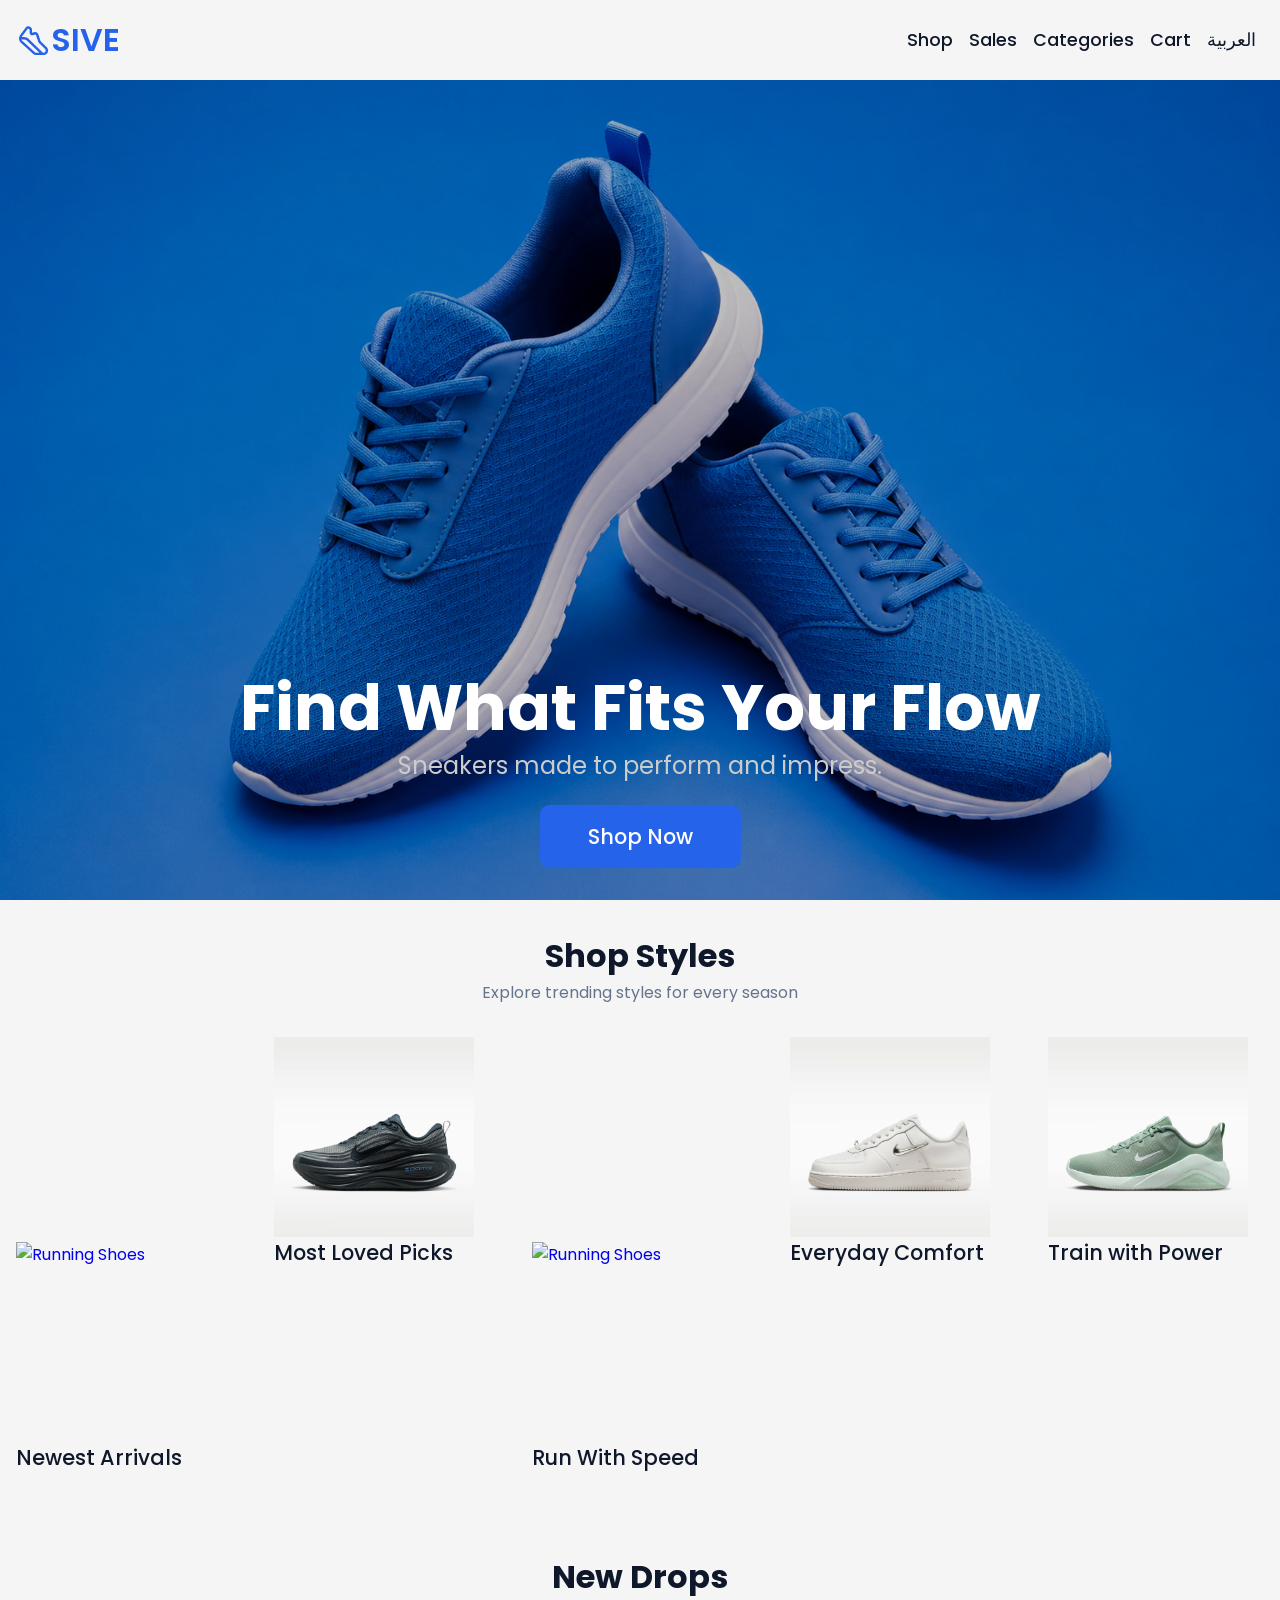
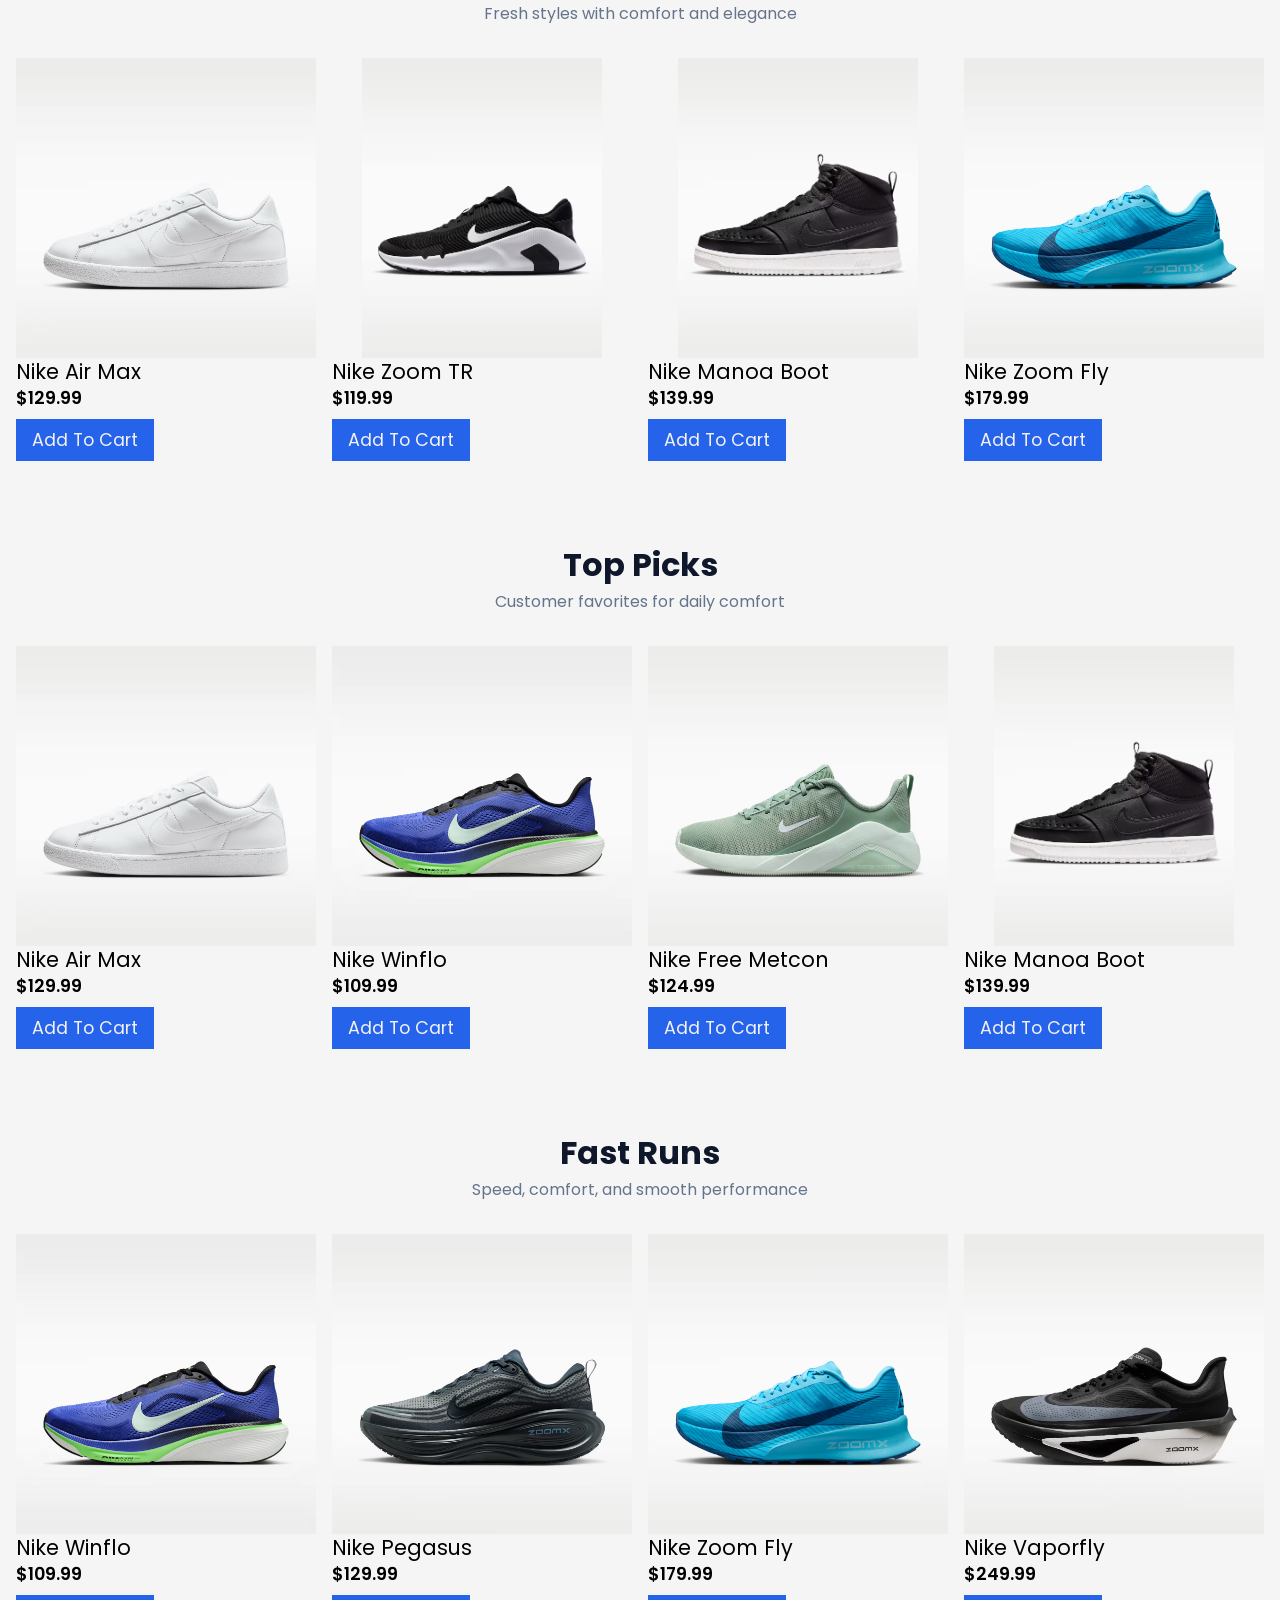
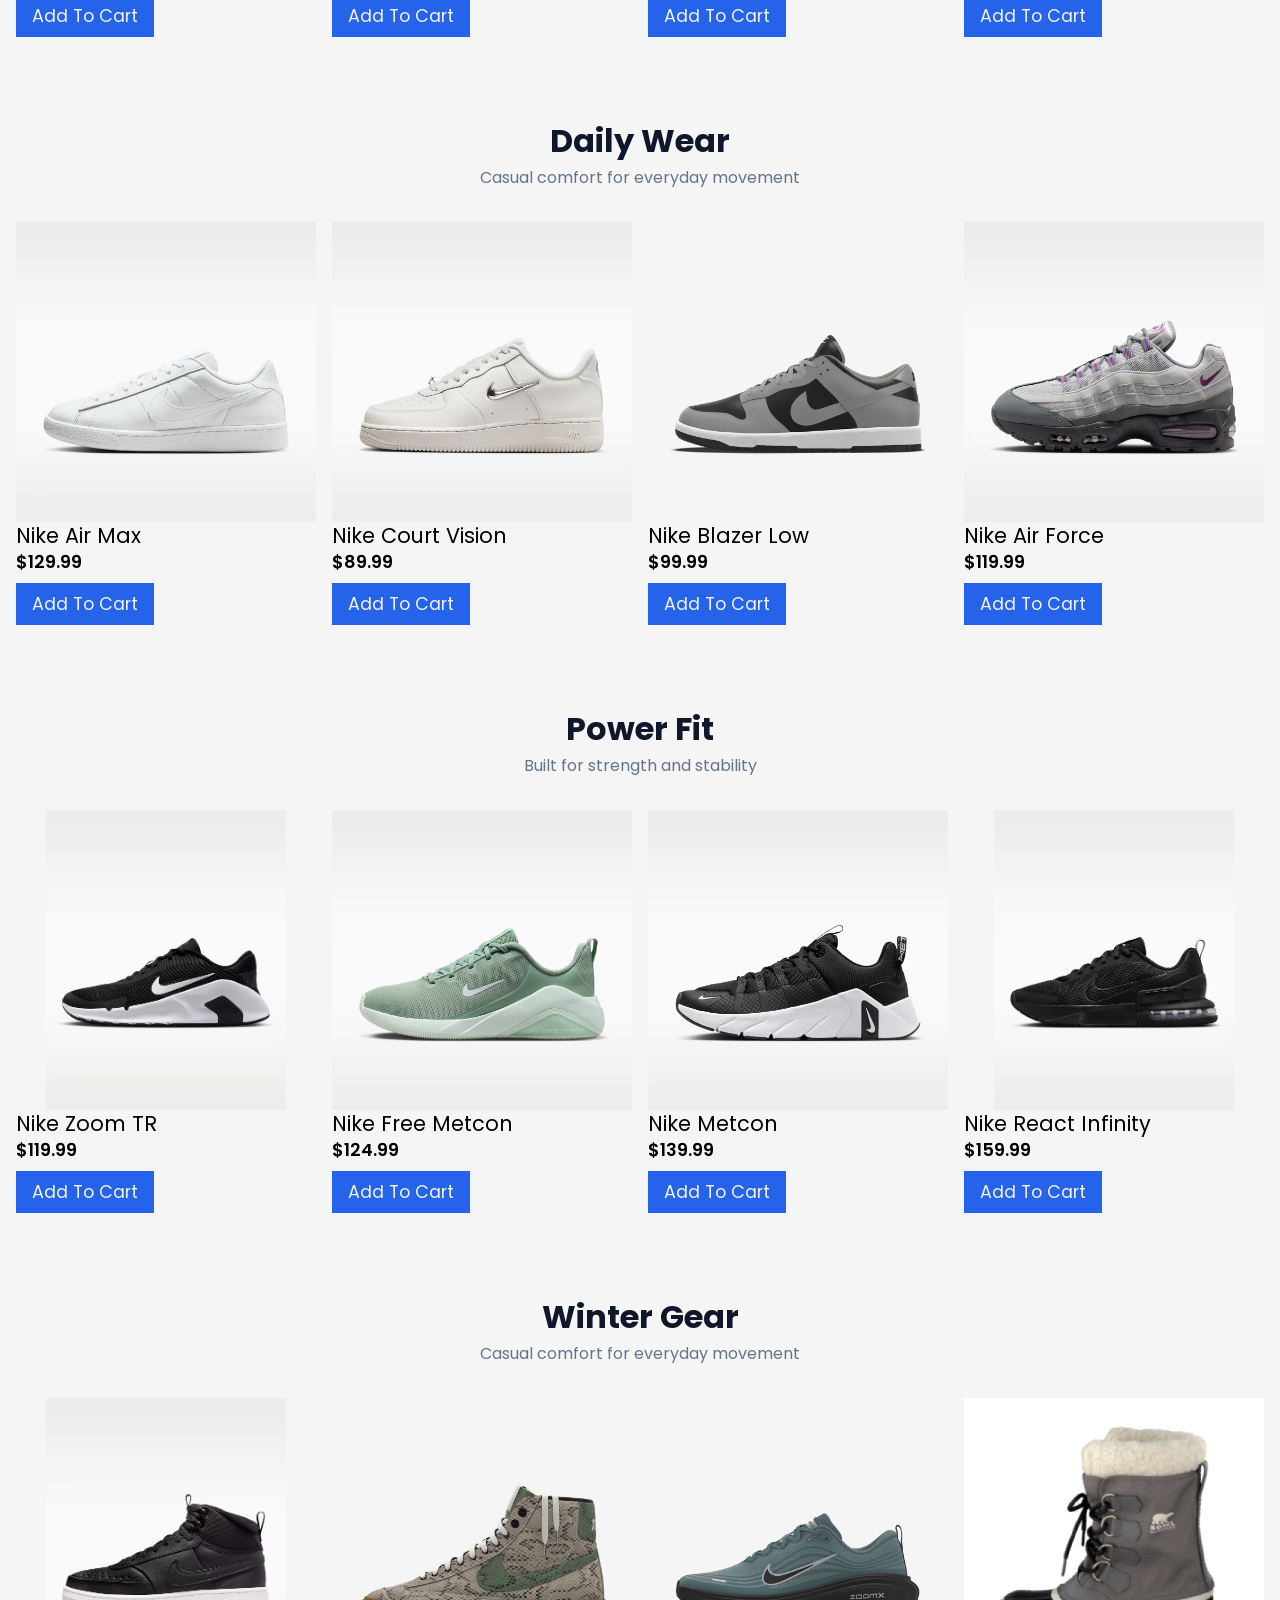
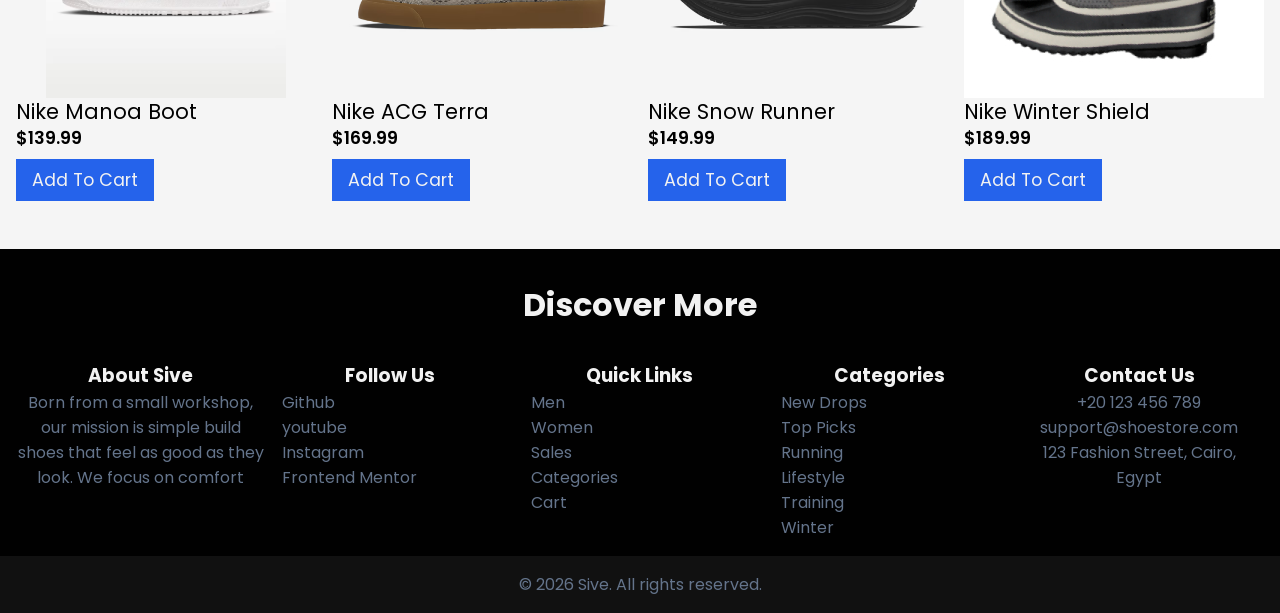
==== index.html @ 3d7b5de3 "Add files via upload initial commit" ====
<!doctype html>
<html lang="en">
  <head>
    <meta charset="UTF-8" />
    <meta name="viewport" content="width=device-width, initial-scale=1.0" />
    <title>Sive</title>
    <link
      rel="icon"
      href="Images/favicon.png"
      type="image/png"
      sizes="100x100"
    />
    <link rel="stylesheet" href="style.css" />
  </head>
  <body>
    <header>
      <div class="container">
        <div class="logo">
          <svg
            xmlns="http://www.w3.org/2000/svg"
            height="35px"
            viewBox="0 -960 960 960"
            width="35px"
            fill="#2563eb"
          >
            <path
              d="M216-573.33q37 0 71.33 13.66 34.34 13.67 62 39.34L740-146.67h20q22.67 0 38-15.33 15.33-15.33 15.33-38 0-10.13-1.91-21.53-1.92-11.4-13.42-22.8l-181-181L542.67-648l-86 21.33q-32 8-57.67-11.66Q373.33-658 373.33-691v-92.67L328-806.33 160-581q-1.67 1.67-2.67 3.5t-2.66 4.17H216Zm0 66.66h-67.33q3 9.67 8.5 17.79T170-474l333.33 303q13 12.33 29 18.33 16 6 33.67 6h77.33l-339.66-325q-17.67-17-40.47-26-22.81-9-47.2-9ZM566-80q-30 0-57-11t-50-31L134-417q-46-42-51.5-103T114-631l154-206q17-23 45.5-30.5T368-861l28 14q21 11 32.5 30t11.5 42v84l74-19q30-8 58 7.5t38 44.5l65 196 170 170q20 20 27.5 43t7.5 49q0 50-35 85t-85 35H566Z"
            />
          </svg>
          <a href="#" class="brand-name" id="logo">Sive</a>
        </div>
        <input type="checkbox" id="menu-toggle" />
        <label for="menu-toggle" class="menu-btn">
          <span></span>
          <span></span>
          <span></span>
        </label>

        <ul class="nav">
          <li><a href="#">Shop</a></li>
          <li><a href="#">Sales</a></li>
          <li><a href="#">Categories</a></li>
          <li><a href="#">Cart</a></li>
          <li><a href="arabic.html">العربية</a></li>
        </ul>
      </div>
    </header>

    <div class="hero">
      <div class="container">
        <h1>Find What Fits Your Flow</h1>
        <p>Sneakers made to perform and impress.</p>
        <button type="button" class="hero-cta">Shop Now</button>
      </div>
    </div>

    <main>
      <section class="categories">
        <div class="container">
          <h2 class="section-title" id="categories">Shop Styles</h2>
          <p class="section-desc">Explore trending styles for every season</p>

          <div class="categories-grid">
            <a href="#latest" class="category-card">
              <img src="images/casual.avif" alt="Running Shoes" />
              <h2>Newest Arrivals</h2>
            </a>

            <a href="#toprated" class="category-card">
              <img src="Images/running2.avif" alt="Running Shoes" />
              <h2>Most Loved Picks</h2>
            </a>

            <a href="#running" class="category-card">
              <img src="images/running.avif" alt="Running Shoes" />
              <h2>Run With Speed</h2>
            </a>

            <a href="#casual" class="category-card">
              <img src="Images/casual2.avif" alt="Casual Shoes" />
              <h2>Everyday Comfort</h2>
            </a>

            <a href="#training" class="category-card">
              <img src="Images/gym1.webp" alt="Training Shoes" />
              <h2>Train with Power</h2>
            </a>

            <a href="#winter" class="category-card">
              <img src="Images/winter2.avif" alt="Winter Shoes" />
              <h2>Cold Weather Style</h2>
            </a>
          </div>
        </div>
      </section>

      <div class="product-section latest" id="latest">
        <div class="container">
          <h2>New Drops</h2>
          <p class="section-desc">Fresh styles with comfort and elegance</p>

          <div class="products-grid">
            <div class="product-card">
              <img src="Images/casual.avif" alt="Lifestyle Shoes" />
              <h3>Nike Air Max</h3>

              <p class="product-price">$129.99</p>
              <button type="button" class="add-to-cart-btn">Add to Cart</button>
            </div>

            <div class="product-card">
              <img src="Images/gym4.avif" alt="Training Shoes" />
              <h3>Nike Zoom TR</h3>

              <p class="product-price">$119.99</p>
              <button type="button" class="add-to-cart-btn">Add to Cart</button>
            </div>

            <div class="product-card">
              <img src="Images/winter1.avif" alt="Winter Shoes" />
              <h3>Nike Manoa Boot</h3>

              <p class="product-price">$139.99</p>
              <button type="button" class="add-to-cart-btn">Add to Cart</button>
            </div>

            <div class="product-card">
              <img src="Images/running3.avif" alt="" />
              <h3>Nike Zoom Fly</h3>

              <p class="product-price">$179.99</p>
              <button type="button" class="add-to-cart-btn">Add to Cart</button>
            </div>
          </div>
        </div>
      </div>

      <div class="product-section top-rated" id="toprated">
        <div class="container">
          <h2>Top Picks</h2>
          <p class="section-desc">Customer favorites for daily comfort</p>

          <div class="products-grid">
            <div class="product-card">
              <img src="Images/casual.avif" alt="Lifestyle Shoes" />
              <h3>Nike Air Max</h3>

              <p class="product-price">$129.99</p>
              <button type="button" class="add-to-cart-btn">Add to Cart</button>
            </div>

            <div class="product-card">
              <img src="Images/running.avif" alt="Running Shoes" />
              <h3>Nike Winflo</h3>

              <p class="product-price">$109.99</p>
              <button type="button" class="add-to-cart-btn">Add to Cart</button>
            </div>

            <div class="product-card">
              <img src="Images/gym1.webp" alt="Training Shoes" />
              <h3>Nike Free Metcon</h3>

              <p class="product-price">$124.99</p>
              <button type="button" class="add-to-cart-btn">Add to Cart</button>
            </div>

            <div class="product-card">
              <img src="Images/winter1.avif" alt="Winter Shoes" />
              <h3>Nike Manoa Boot</h3>

              <p class="product-price">$139.99</p>
              <button type="button" class="add-to-cart-btn">Add to Cart</button>
            </div>
          </div>
        </div>
      </div>

      <div class="product-section running" id="running">
        <div class="container">
          <h2>Fast Runs</h2>
          <p class="section-desc">Speed, comfort, and smooth performance</p>

          <div class="products-grid">
            <div class="product-card">
              <img src="Images/running.avif" alt="Running Shoes" />
              <h3>Nike Winflo</h3>

              <p class="product-price">$109.99</p>
              <button type="button" class="add-to-cart-btn">Add to Cart</button>
            </div>

            <div class="product-card">
              <img src="Images/running2.avif" alt="Running Shoes" />
              <h3>Nike Pegasus</h3>

              <p class="product-price">$129.99</p>
              <button type="button" class="add-to-cart-btn">Add to Cart</button>
            </div>

            <div class="product-card">
              <img src="Images/running3.avif" alt="Running Shoes" />
              <h3>Nike Zoom Fly</h3>

              <p class="product-price">$179.99</p>
              <button type="button" class="add-to-cart-btn">Add to Cart</button>
            </div>

            <div class="product-card">
              <img src="Images/running4.avif" alt="Running Shoes" />
              <h3>Nike Vaporfly</h3>

              <p class="product-price">$249.99</p>
              <button type="button" class="add-to-cart-btn">Add to Cart</button>
            </div>
          </div>
        </div>
      </div>

      <div class="product-section casual" id="casual">
        <div class="container">
          <h2>Daily Wear</h2>
          <p class="section-desc">Casual comfort for everyday movement</p>

          <div class="products-grid">
            <div class="product-card">
              <img src="Images/casual.avif" alt="Casual Shoes" />
              <h3>Nike Air Max</h3>
              <p class="product-price">$129.99</p>
              <button type="button" class="add-to-cart-btn">Add to Cart</button>
            </div>

            <div class="product-card">
              <img src="Images/casual2.avif" alt="Casual Shoes" />
              <h3>Nike Court Vision</h3>
              <p class="product-price">$89.99</p>
              <button type="button" class="add-to-cart-btn">Add to Cart</button>
            </div>

            <div class="product-card">
              <img src="Images/casual3.avif" alt="Casual Shoes" />
              <h3>Nike Blazer Low</h3>
              <p class="product-price">$99.99</p>
              <button type="button" class="add-to-cart-btn">Add to Cart</button>
            </div>

            <div class="product-card">
              <img src="Images/casual4.avif" alt="Casual Shoes" />
              <h3>Nike Air Force</h3>

              <p class="product-price">$119.99</p>
              <button type="button" class="add-to-cart-btn">Add to Cart</button>
            </div>
          </div>
        </div>
      </div>

      <div class="product-section training" id="training">
        <div class="container">
          <h2>Power Fit</h2>
          <p class="section-desc">Built for strength and stability</p>

          <div class="products-grid">
            <div class="product-card">
              <img src="Images/gym4.avif" alt="Training Shoes" />
              <h3>Nike Zoom TR</h3>

              <p class="product-price">$119.99</p>
              <button type="button" class="add-to-cart-btn">Add to Cart</button>
            </div>

            <div class="product-card">
              <img src="Images/gym1.webp" alt="Training Shoes" />
              <h3>Nike Free Metcon</h3>

              <p class="product-price">$124.99</p>
              <button type="button" class="add-to-cart-btn">Add to Cart</button>
            </div>

            <div class="product-card">
              <img src="Images/gym2.avif" alt="Training Shoes" />
              <h3>Nike Metcon</h3>

              <p class="product-price">$139.99</p>
              <button type="button" class="add-to-cart-btn">Add to Cart</button>
            </div>

            <div class="product-card">
              <img src="Images/gym3.avif" alt="Training Shoes" />
              <h3>Nike React Infinity</h3>

              <p class="product-price">$159.99</p>
              <button type="button" class="add-to-cart-btn">Add to Cart</button>
            </div>
          </div>
        </div>
      </div>

      <div class="product-section winter" id="winter">
        <div class="container">
          <h2>Winter Gear</h2>
          <p class="section-desc">Casual comfort for everyday movement</p>

          <div class="products-grid">
            <div class="product-card">
              <img src="Images/winter1.avif" alt="Winter Shoes" />
              <h3>Nike Manoa Boot</h3>

              <p class="product-price">$139.99</p>
              <button type="button" class="add-to-cart-btn">Add to Cart</button>
            </div>

            <div class="product-card">
              <img src="Images/winter2.avif" alt="Winter Shoes" />
              <h3>Nike ACG Terra</h3>
              <p class="product-price">$169.99</p>
              <button type="button" class="add-to-cart-btn">Add to Cart</button>
            </div>

            <div class="product-card">
              <img src="Images/winter3.avif" alt="Winter Shoes" />
              <h3>Nike Snow Runner</h3>

              <p class="product-price">$149.99</p>
              <button type="button" class="add-to-cart-btn">Add to Cart</button>
            </div>

            <div class="product-card">
              <img src="Images/categories6.png" alt="Winter Shoes" />
              <h3>Nike Winter Shield</h3>

              <p class="product-price">$189.99</p>
              <button type="button" class="add-to-cart-btn">Add to Cart</button>
            </div>
          </div>
        </div>
      </div>
    </main>

    <footer class="footer">
      <h2>Discover More</h2>
      <div class="container">
        <div class="about">
          <h3>About Sive</h3>
          <p>
            Born from a small workshop, our mission is simple build shoes that
            feel as good as they look. We focus on comfort
          </p>
        </div>
        <div class="links-container">
          <h3>Follow Us</h3>
          <ul>
            <li><a href="https://github.com/mo7amedxv">Github</a></li>
            <li>
              <a href="https://www.youtube.com/@Mohamedfrontend">youtube</a>
            </li>
            <li><a href="#">Instagram</a></li>
            <li>
              <a href="https://www.frontendmentor.io/profile/mo7amedxv"
                >Frontend Mentor</a
              >
            </li>
          </ul>
        </div>
        <div class="links-container">
          <h3>Quick Links</h3>
          <ul>
            <li><a href="#">Men</a></li>
            <li><a href="#">Women</a></li>
            <li><a href="#">Sales</a></li>
            <li><a href="#">Categories</a></li>
            <li><a href="#">Cart</a></li>
          </ul>
        </div>
        <div class="links-container">
          <h3>Categories</h3>
          <ul>
            <li><a href="#latest">New Drops</a></li>
            <li><a href="#toprated">Top Picks</a></li>
            <li><a href="#running">Running</a></li>
            <li><a href="#casual">Lifestyle</a></li>
            <li><a href="#training">Training</a></li>
            <li><a href="#Winter">Winter</a></li>
          </ul>
        </div>
        <div class="links-container">
          <h3>Contact Us</h3>
          <ul>
            <li>+20 123 456 789</li>
            <li>support@shoestore.com</li>
            <li>123 Fashion Street, Cairo, Egypt</li>
          </ul>
        </div>
      </div>
      <p class="copyright">© 2026 Sive. All rights reserved.</p>
    </footer>
  </body>
</html>
---- style.css ----
@import url("https://fonts.googleapis.com/css2?family=Poppins:wght@400;500;600&display=swap");
:root {
  --primary: #2563eb;
  --primary-light: #60a5fa;
  --primary-dark: #1e40af;
  --bg: #f5f5f5;
  --card: #ffffff;
  --text: #0f172a;
  --text-muted: #64748b;
  --light-text: hsl(0, 0%, 95%);
  --border: #e2e8f0;
  --shadow: 0 10px 25px rgba(37, 99, 235, 0.08);
  --space-xl: 3rem;
  --section-space: 2rem;
  --card-space: 1rem;
  --space: 0.5rem;
  --fw-sm: 400;
  --fw-md: 500;
  --fw-lg: 600;
  --fs-xl: 4rem;
  --fs-lg: 2rem;
  --fs-md: 1.5rem;
  --fs-sm: 1.3rem;
  --fs-xm: 1.1rem;
  --radius-sm: 0.6rem;
  --radius-md: 1rem;
  --radius-lg: 1.5rem;
}
* {
  margin: 0;
  padding: 0;
  box-sizing: border-box;
}
body {
  font-family: "poppins", "Segoe UI", Tahoma, Geneva, Verdana, sans-serif;
  background-color: var(--bg);
}
button {
  font-family: inherit;
  border: none;
  cursor: pointer;
}
a {
  text-decoration: none;
  display: block;
}
li {
  list-style: none;
}
img {
  display: block;
  max-width: 100%;
}
.container {
  max-width: 1440px;
  margin: 0 auto;
  padding: 0 var(--card-space);
}
header .container,
header ul,
header .logo {
  display: flex;
  align-items: center;
  justify-content: space-between;
}
header {
  padding: var(--card-space) 0;
}
.logo img {
  filter: invert(1);
}
header .logo a {
  font-size: var(--fs-lg);
  font-weight: var(--fw-lg);
  text-transform: uppercase;
  color: var(--primary);
}
header .nav a {
  color: var(--text);
  padding: var(--space);
  font-weight: var(--fw-md);
  font-size: var(--fs-xm);
}
header .nav a:hover {
  color: var(--primary);
}

.hero {
  background: url("Images/sale-blue.png") no-repeat center/cover;
  height: calc(100svh - 80px);
  display: flex;
  align-items: flex-end;
  text-align: center;
  position: relative;
}
.hero::after {
  content: "";
  background-color: rgba(0, 0, 0, 0.25);
  position: absolute;
  width: 100%;
  height: 100%;
}
h1 {
  color: var(--text);
  font-size: var(--fs-xl);
  color: white;
  z-index: 20;
  position: relative;
  line-height: 1.1;
}
.hero p {
  color: var(--text-muted);
  color: #ccc;
  z-index: 20;
  position: relative;
  margin-bottom: var(--card-space);
  font-size: var(--fs-md);
  line-height: 1.9;
}
.hero-cta {
  margin-bottom: var(--section-space);
  padding: var(--card-space) var(--space-xl);
  font-size: var(--fs-sm);
  border-radius: var(--radius-sm);
  background-color: var(--primary);
  color: white;
  z-index: 20;
  font-weight: var(--fw-md);
  position: relative;
}
.hero-cta:hover {
  background-color: var(--primary-dark);
}
.categories-grid {
  display: grid;
  grid-template-columns: repeat(6, 250px);
  overflow-x: scroll;
  scrollbar-width: none;
  width: 100%;
  align-items: baseline;
  gap: var(--space);
}
.categories-grid,
.products-grid {
  padding: var(--card-space) 0;
}
.section-title,
h2:not(.categories-grid h2, .product-card h2) {
  color: var(--text);
  text-align: center;
  font-size: var(--fs-lg);
}
.latest,
.categories,
.top-rated,
.running,
.casual,
.training,
.winter,
.about,
.contact,
footer {
  padding: var(--section-space) 0;
}
.section-desc {
  color: var(--text-muted);
  text-align: center;
  margin-bottom: var(--card-space);
}
.categories-grid h2 {
  color: var(--text);
  font-weight: var(--fw-md);
  font-size: var(--fs-sm);
}
.category-card img {
  max-width: 200px;
  max-height: 200px;
  aspect-ratio: 1/1;
  object-fit: cover;
}
.categories-grid h2:hover {
  color: var(--primary);
}
.products-grid {
  display: grid;
  grid-template-columns: repeat(auto-fit, minmax(300px, 1fr));
  place-items: center;
  align-items: baseline;
  gap: var(--card-space);
}

.product-card img {
  object-fit: contain;
  aspect-ratio: 1/1;
}

.product-card button {
  background-color: var(--primary);
  color: var(--light-text);
  padding: var(--space) var(--card-space);
  font-size: var(--fs-xm);
  text-transform: capitalize;
}
.product-card button:hover {
  background-color: var(--primary-dark);
}
.product-card h3 {
  font-weight: var(--fw-sm);
  font-size: var(--fs-sm);
  line-height: 1.3;
}
.product-price {
  font-weight: var(--fw-lg);
  font-size: var(--fs-xm);
  margin-bottom: var(--space);
}
footer .container {
  display: grid;
  grid-template-columns: repeat(auto-fit, minmax(200px, 1fr));
  align-items: baseline;
  place-content: center;
}
footer {
  background-color: #010101;
  padding: var(--section-space) 0 0 0;
}
footer h2,
footer h3 {
  color: var(--light-text) !important;
  text-align: center;
}

footer p,
footer a,
footer li {
  color: var(--text-muted);
  text-align: center;
}
footer a:hover {
  text-decoration: underline;
}
footer a {
  width: fit-content;
  justify-self: center;
}
.copyright {
  text-align: center;
  padding: var(--card-space);
  background-color: #111;
}
footer .links-container {
  padding: var(--card-space);
}
#menu-toggle {
  display: none;
}
.menu-btn {
  display: none;
  align-items: center;
  justify-content: space-between;
  flex-direction: column;
  width: 30px;
  height: 25px;
}
.menu-btn span {
  background-color: var(--text);
  border-radius: var(--radius-md);
  width: 100%;
  height: 3px;
  transition: 0.3s;
}
#menu-toggle:checked ~ .menu-btn :nth-child(1) {
  transform: translate(0, 12px) rotate(45deg);
}
#menu-toggle:checked ~ .menu-btn :nth-child(2) {
  opacity: 0;
}

#menu-toggle:checked ~ .menu-btn :nth-child(3) {
  transform: translate(0, -10px) rotate(-45deg);
}
@media (max-width: 768px) {
  .menu-btn {
    display: flex;
  }
  .nav {
    visibility: hidden;
    opacity: 0;
    position: absolute;
    flex-direction: column;
    z-index: 9999;
    width: 100%;
    background-color: var(--bg);
    right: 0rem;
    top: 4rem;
    transition: 0.3s;
  }
  .nav a:not(.nav li:last-child a) {
    border-bottom: 1px solid #ccc;
  }
  .nav li,
  .nav a {
    width: 100%;
    text-align: center;
    display: block;
  }
  #menu-toggle:checked ~ .nav {
    visibility: visible;
    opacity: 1;
    top: 5rem;
  }
  .nav li a {
    padding: var(--card-space);
  }
  .hero {
    align-items: center;
  }
  h1 {
    font-size: 2.5rem;
  }
  .hero p {
    font-size: 1.1rem;
  }
}
@media (max-width: 400px) {
  .container {
    padding: 0.5rem;
  }
}
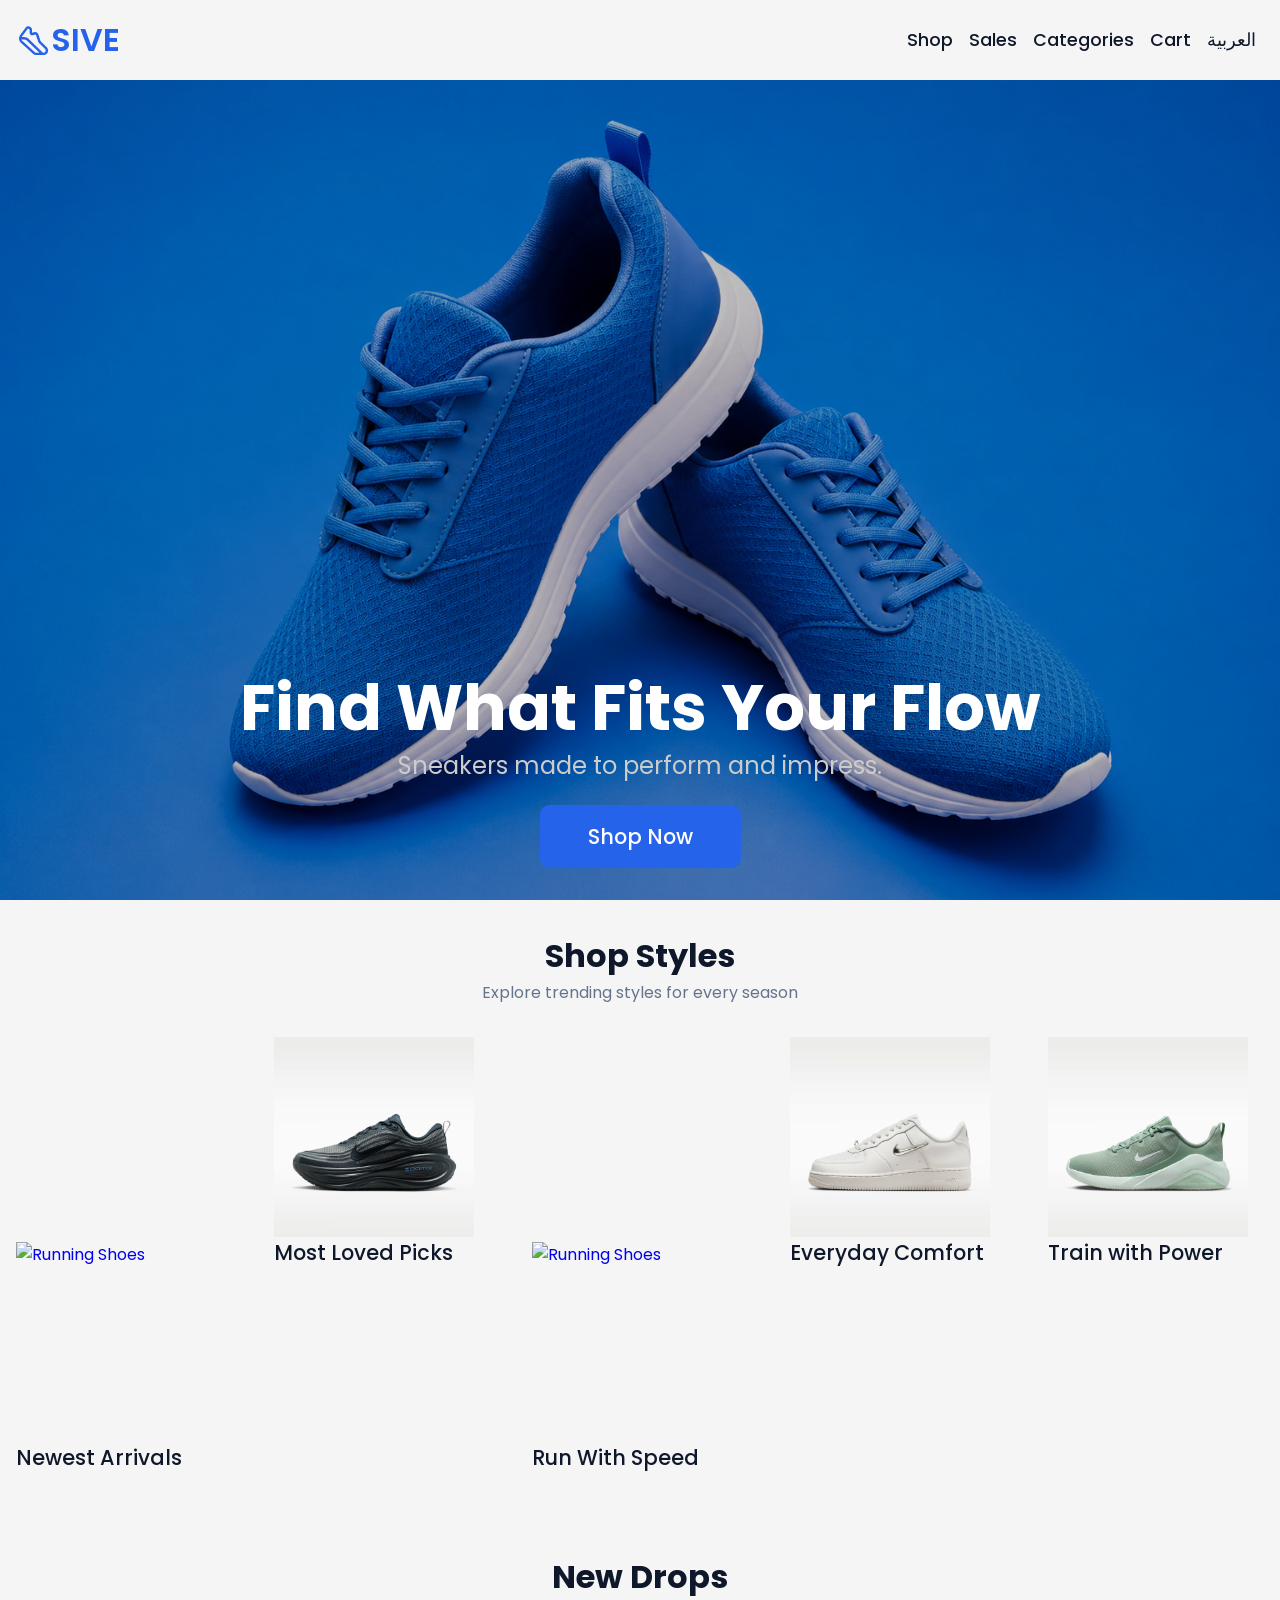
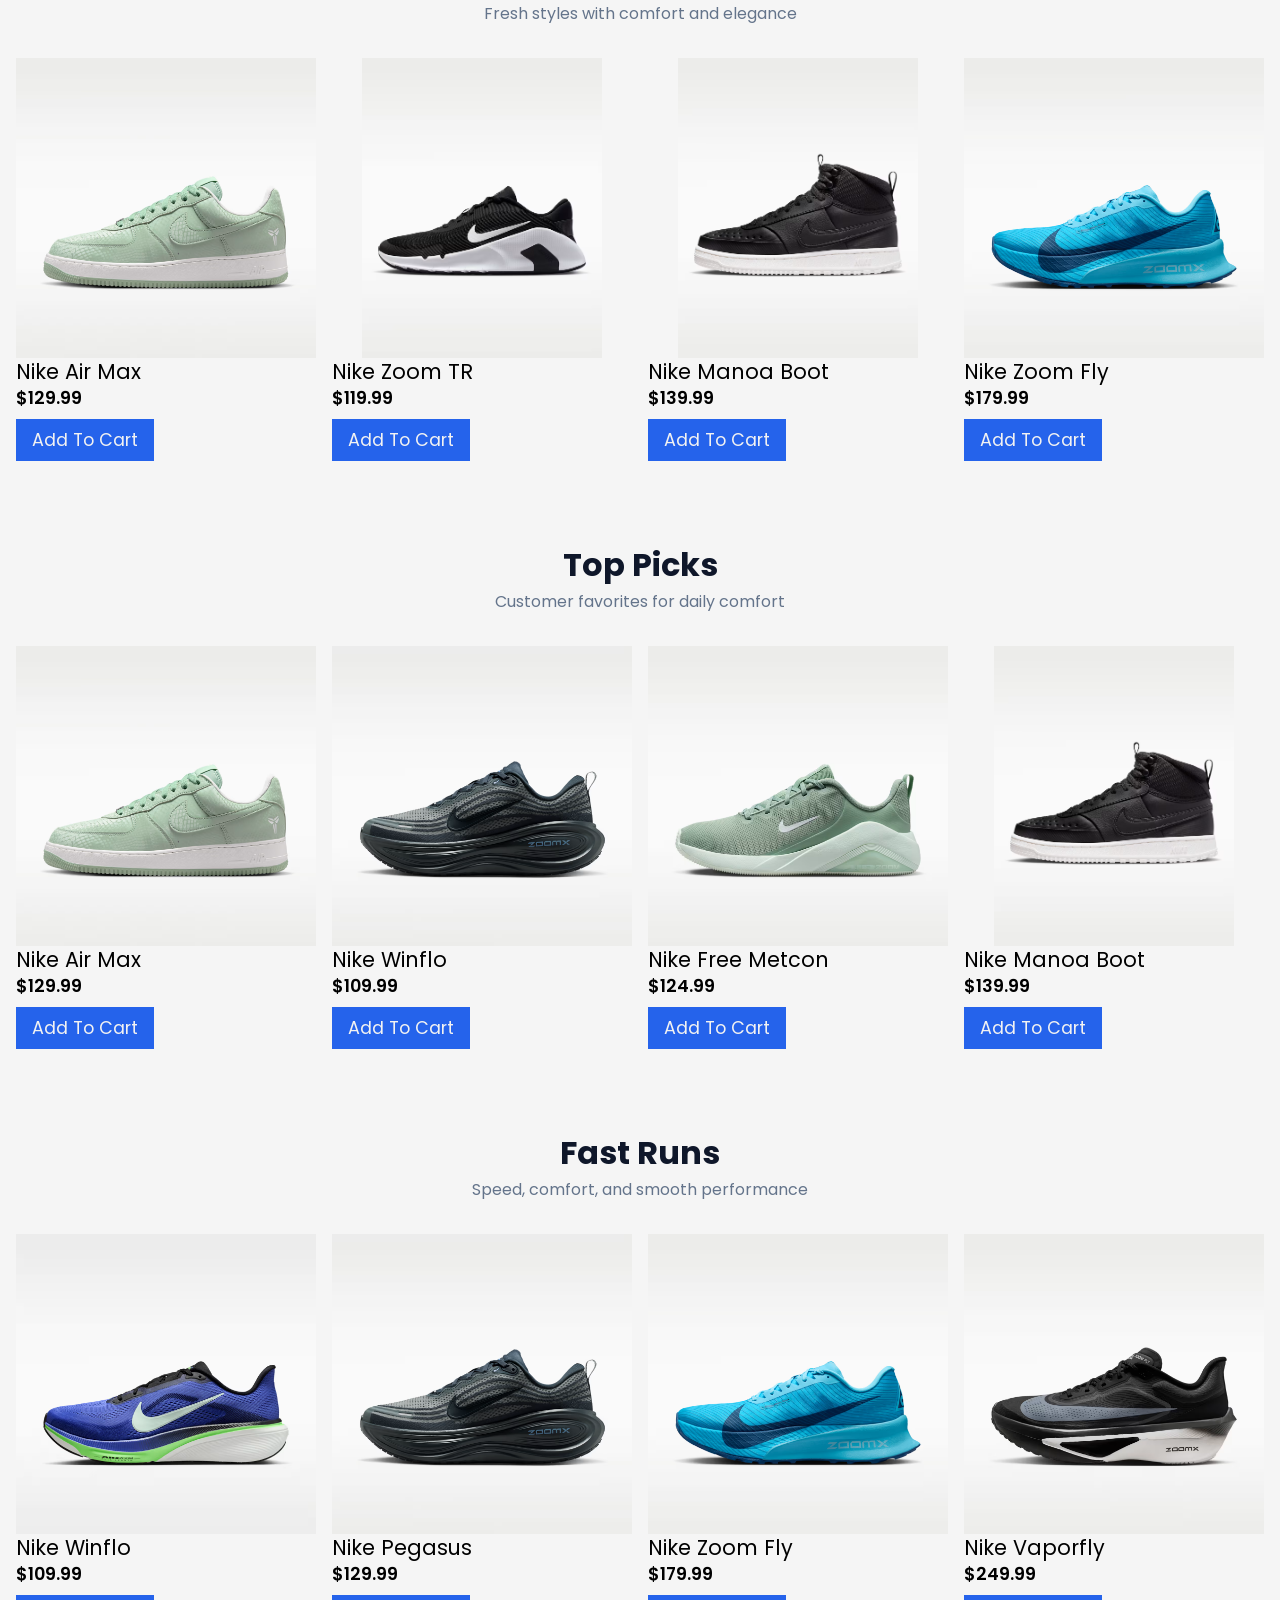
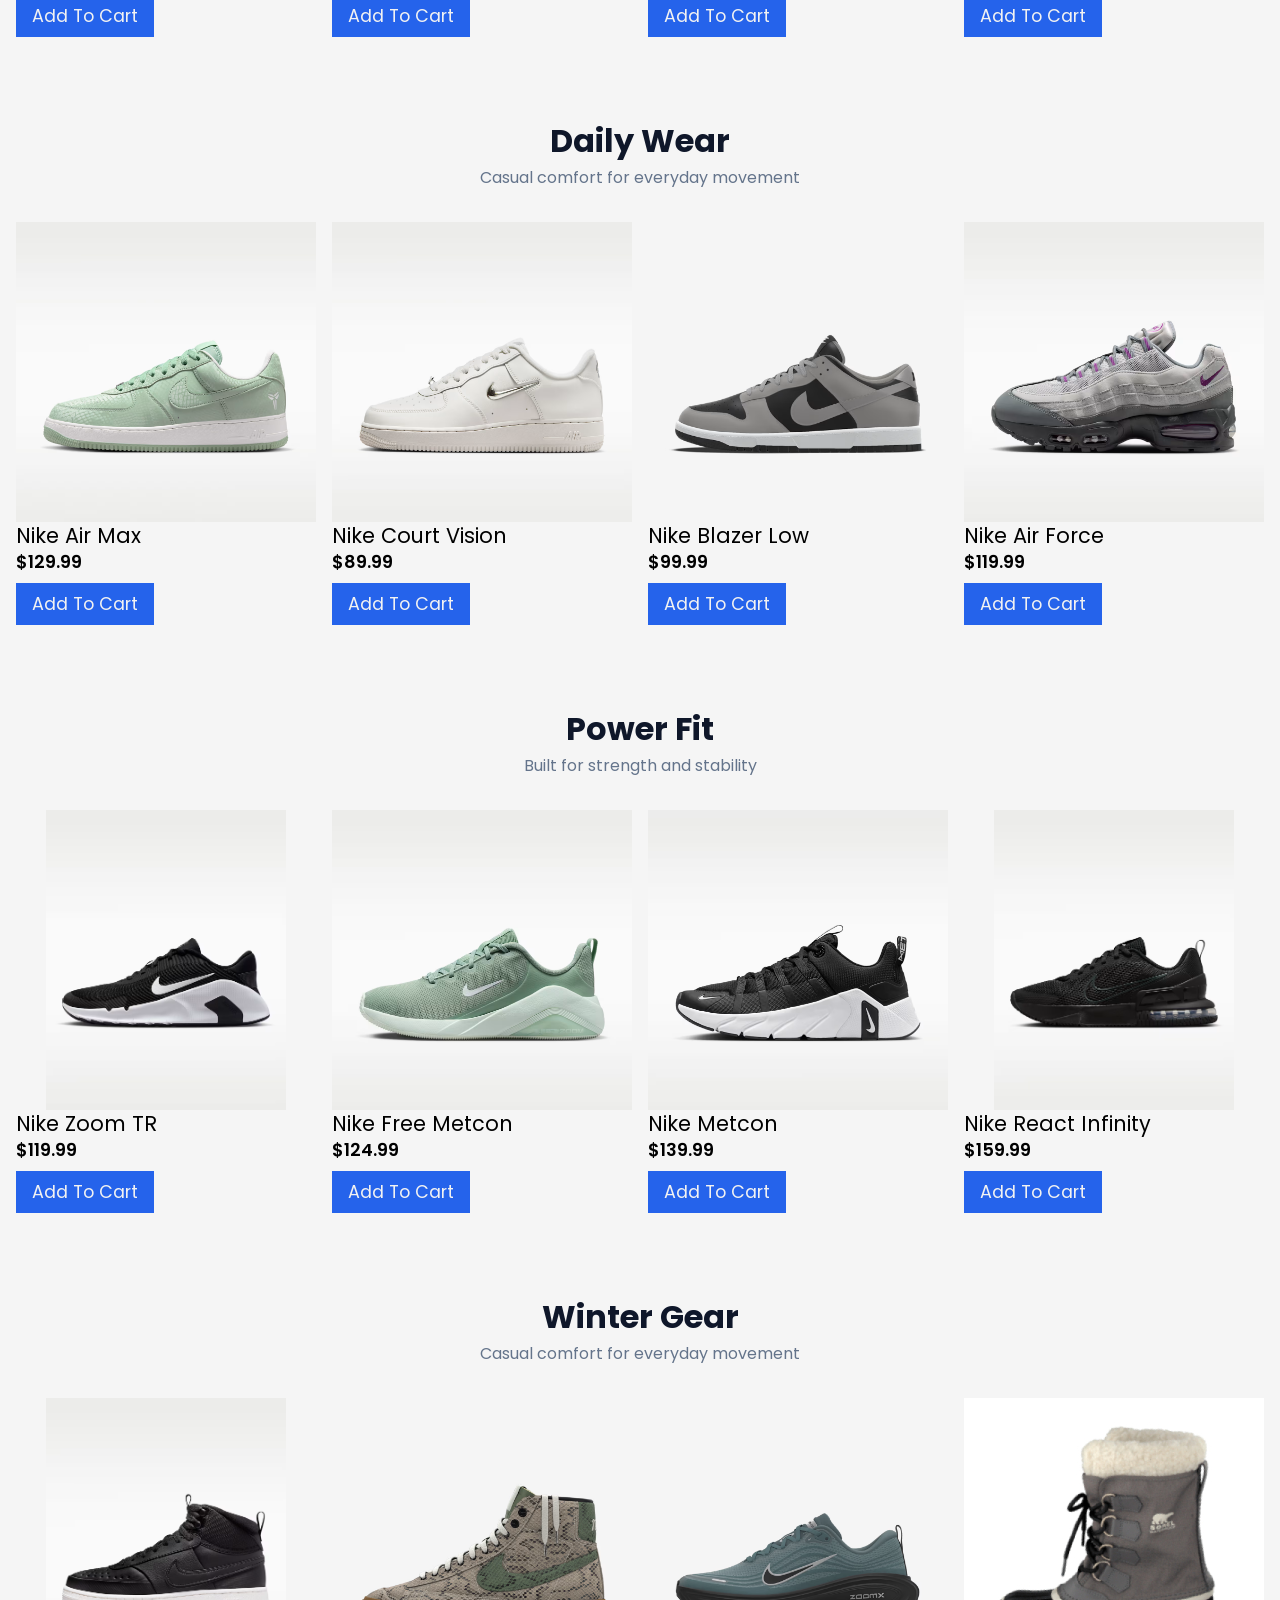
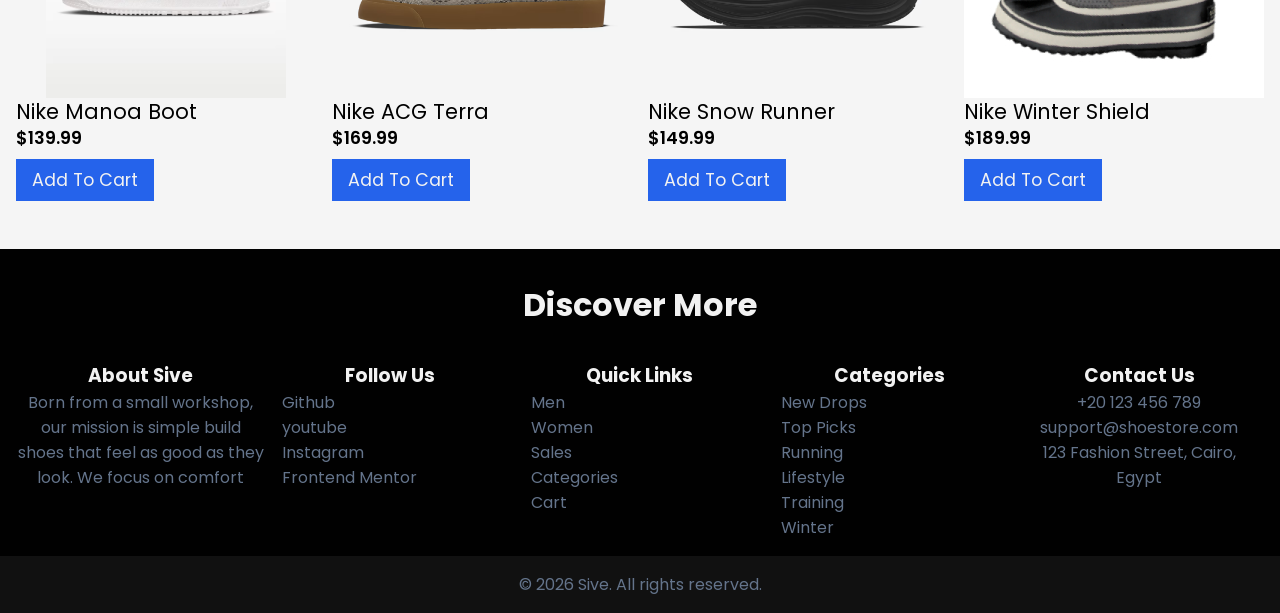
==== commit 24f29f85: "Add files via upload Fixed broken images" ====
--- a/index.html
+++ b/index.html
@@ -62,7 +62,7 @@
 
           <div class="categories-grid">
             <a href="#latest" class="category-card">
-              <img src="images/casual.avif" alt="Running Shoes" />
+              <img src="images/casual1.avif" alt="Running Shoes" />
               <h2>Newest Arrivals</h2>
             </a>
 
@@ -72,7 +72,7 @@
             </a>
 
             <a href="#running" class="category-card">
-              <img src="images/running.avif" alt="Running Shoes" />
+              <img src="images/running2.avif" alt="Running Shoes" />
               <h2>Run With Speed</h2>
             </a>
 
@@ -101,7 +101,7 @@
 
           <div class="products-grid">
             <div class="product-card">
-              <img src="Images/casual.avif" alt="Lifestyle Shoes" />
+              <img src="Images/casual1.avif" alt="Lifestyle Shoes" />
               <h3>Nike Air Max</h3>
 
               <p class="product-price">$129.99</p>
@@ -142,13 +142,46 @@
 
           <div class="products-grid">
             <div class="product-card">
-              <img src="Images/casual.avif" alt="Lifestyle Shoes" />
+              <img src="Images/casual1.avif" alt="Lifestyle Shoes" />
               <h3>Nike Air Max</h3>
 
               <p class="product-price">$129.99</p>
               <button type="button" class="add-to-cart-btn">Add to Cart</button>
             </div>
 
+            <div class="product-card">
+              <img src="Images/running2.avif" alt="Running Shoes" />
+              <h3>Nike Winflo</h3>
+
+              <p class="product-price">$109.99</p>
+              <button type="button" class="add-to-cart-btn">Add to Cart</button>
+            </div>
+
+            <div class="product-card">
+              <img src="Images/gym1.webp" alt="Training Shoes" />
+              <h3>Nike Free Metcon</h3>
+
+              <p class="product-price">$124.99</p>
+              <button type="button" class="add-to-cart-btn">Add to Cart</button>
+            </div>
+
+            <div class="product-card">
+              <img src="Images/winter1.avif" alt="Winter Shoes" />
+              <h3>Nike Manoa Boot</h3>
+
+              <p class="product-price">$139.99</p>
+              <button type="button" class="add-to-cart-btn">Add to Cart</button>
+            </div>
+          </div>
+        </div>
+      </div>
+
+      <div class="product-section running" id="running">
+        <div class="container">
+          <h2>Fast Runs</h2>
+          <p class="section-desc">Speed, comfort, and smooth performance</p>
+
+          <div class="products-grid">
             <div class="product-card">
               <img src="Images/running.avif" alt="Running Shoes" />
               <h3>Nike Winflo</h3>
@@ -158,39 +191,6 @@
             </div>
 
             <div class="product-card">
-              <img src="Images/gym1.webp" alt="Training Shoes" />
-              <h3>Nike Free Metcon</h3>
-
-              <p class="product-price">$124.99</p>
-              <button type="button" class="add-to-cart-btn">Add to Cart</button>
-            </div>
-
-            <div class="product-card">
-              <img src="Images/winter1.avif" alt="Winter Shoes" />
-              <h3>Nike Manoa Boot</h3>
-
-              <p class="product-price">$139.99</p>
-              <button type="button" class="add-to-cart-btn">Add to Cart</button>
-            </div>
-          </div>
-        </div>
-      </div>
-
-      <div class="product-section running" id="running">
-        <div class="container">
-          <h2>Fast Runs</h2>
-          <p class="section-desc">Speed, comfort, and smooth performance</p>
-
-          <div class="products-grid">
-            <div class="product-card">
-              <img src="Images/running.avif" alt="Running Shoes" />
-              <h3>Nike Winflo</h3>
-
-              <p class="product-price">$109.99</p>
-              <button type="button" class="add-to-cart-btn">Add to Cart</button>
-            </div>
-
-            <div class="product-card">
               <img src="Images/running2.avif" alt="Running Shoes" />
               <h3>Nike Pegasus</h3>
 
@@ -224,7 +224,7 @@
 
           <div class="products-grid">
             <div class="product-card">
-              <img src="Images/casual.avif" alt="Casual Shoes" />
+              <img src="Images/casual1.avif" alt="Casual Shoes" />
               <h3>Nike Air Max</h3>
               <p class="product-price">$129.99</p>
               <button type="button" class="add-to-cart-btn">Add to Cart</button>
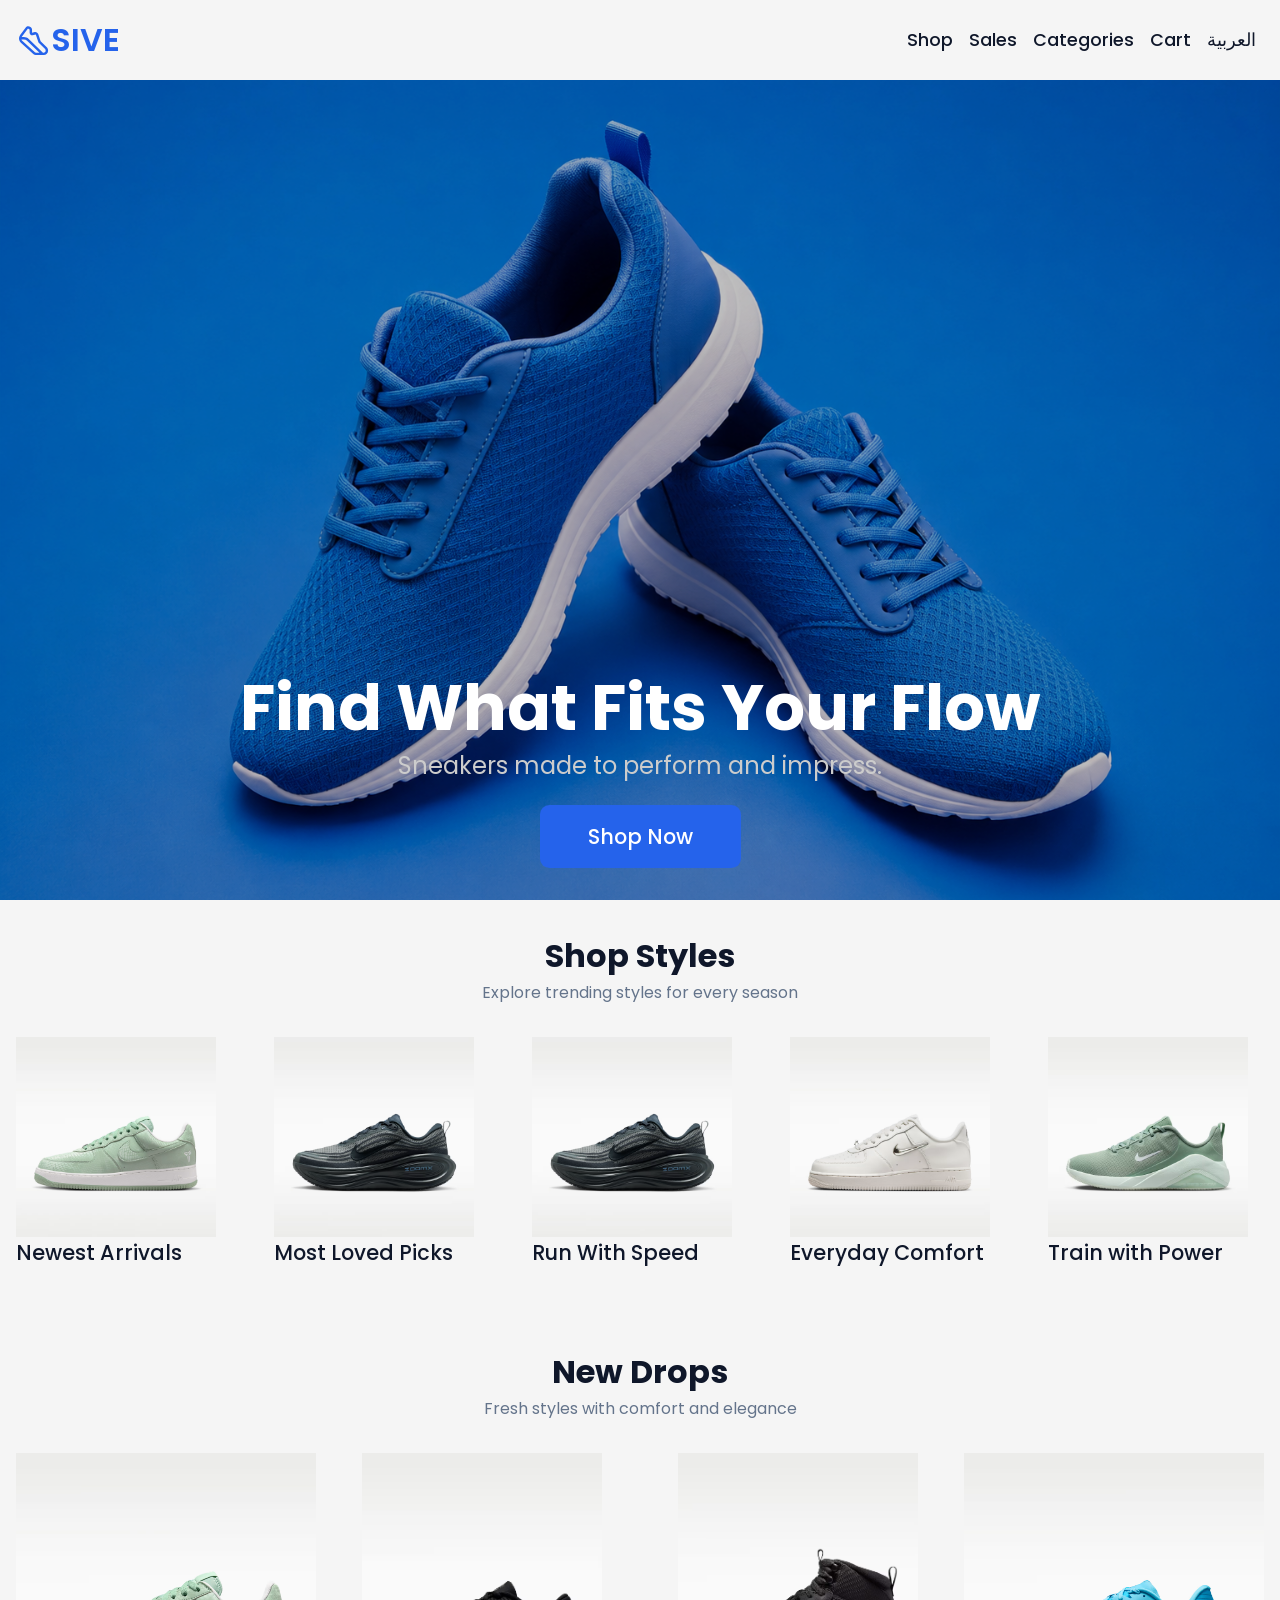
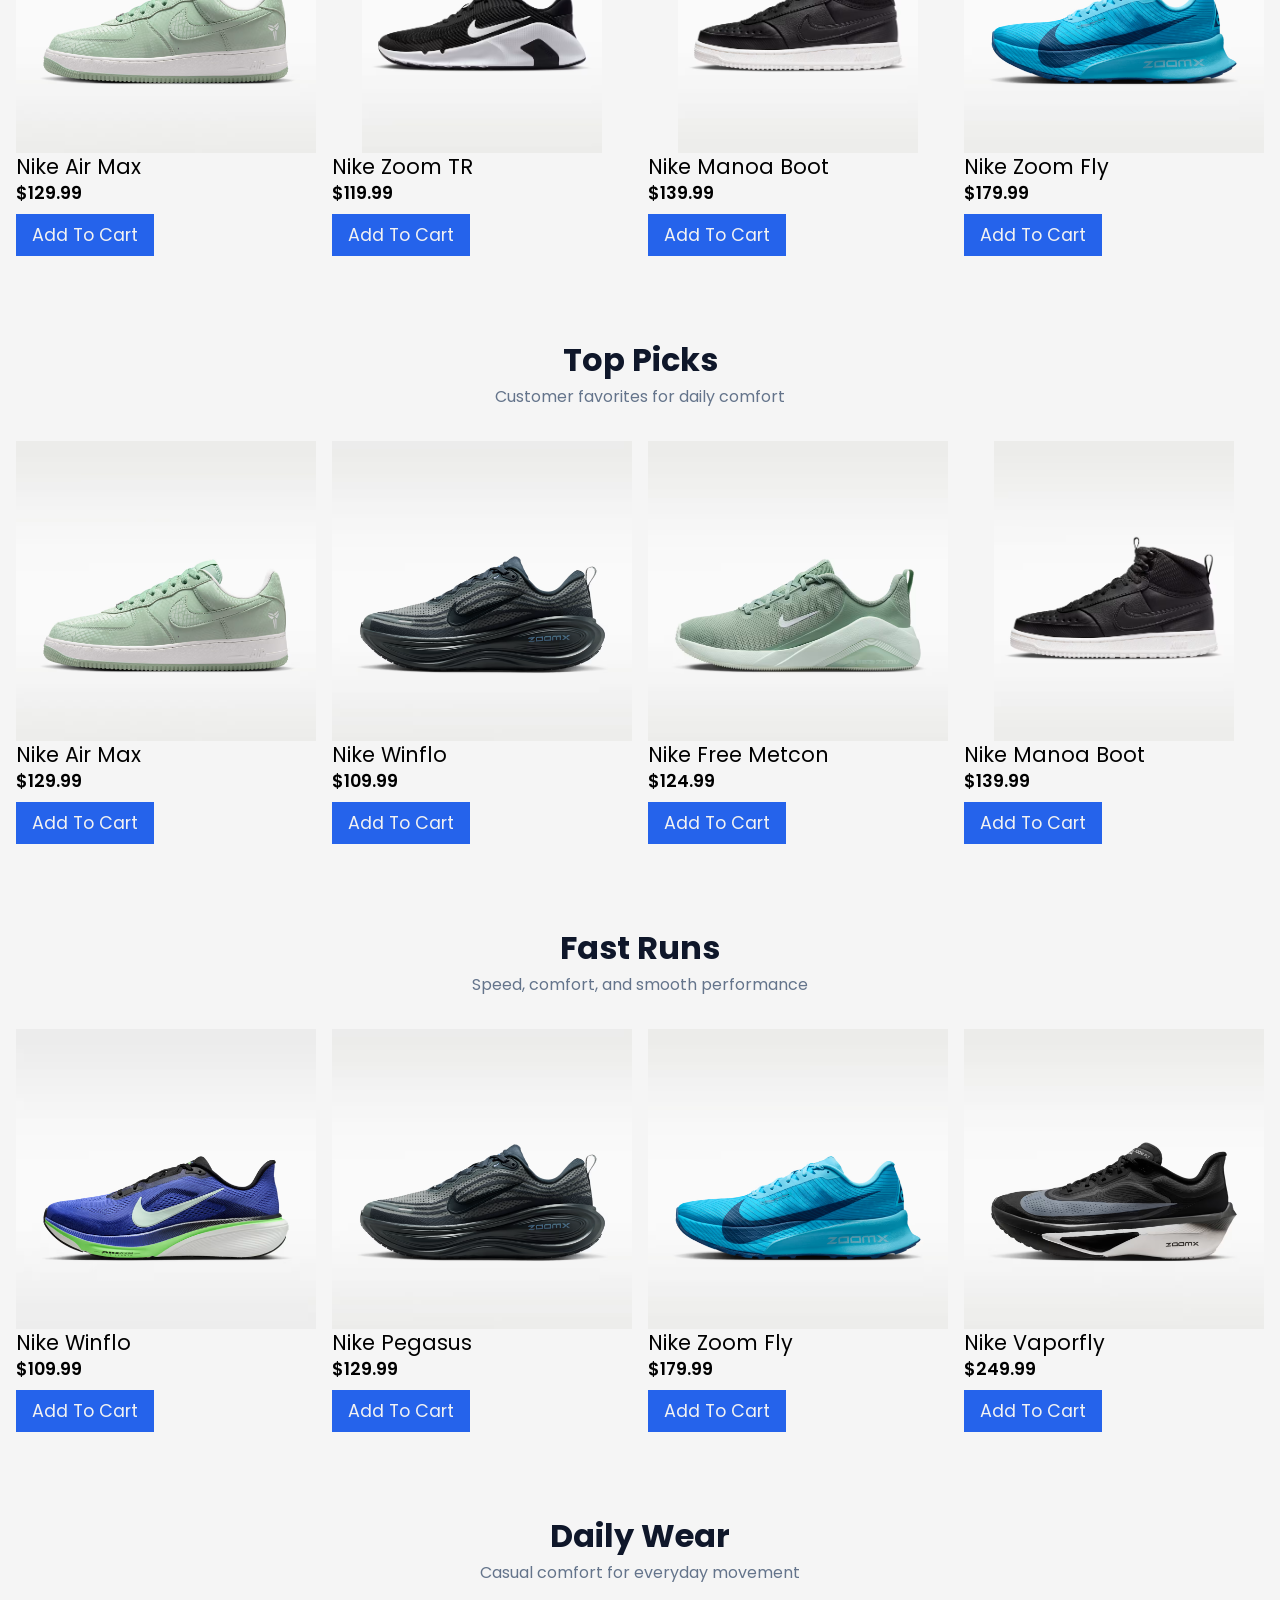
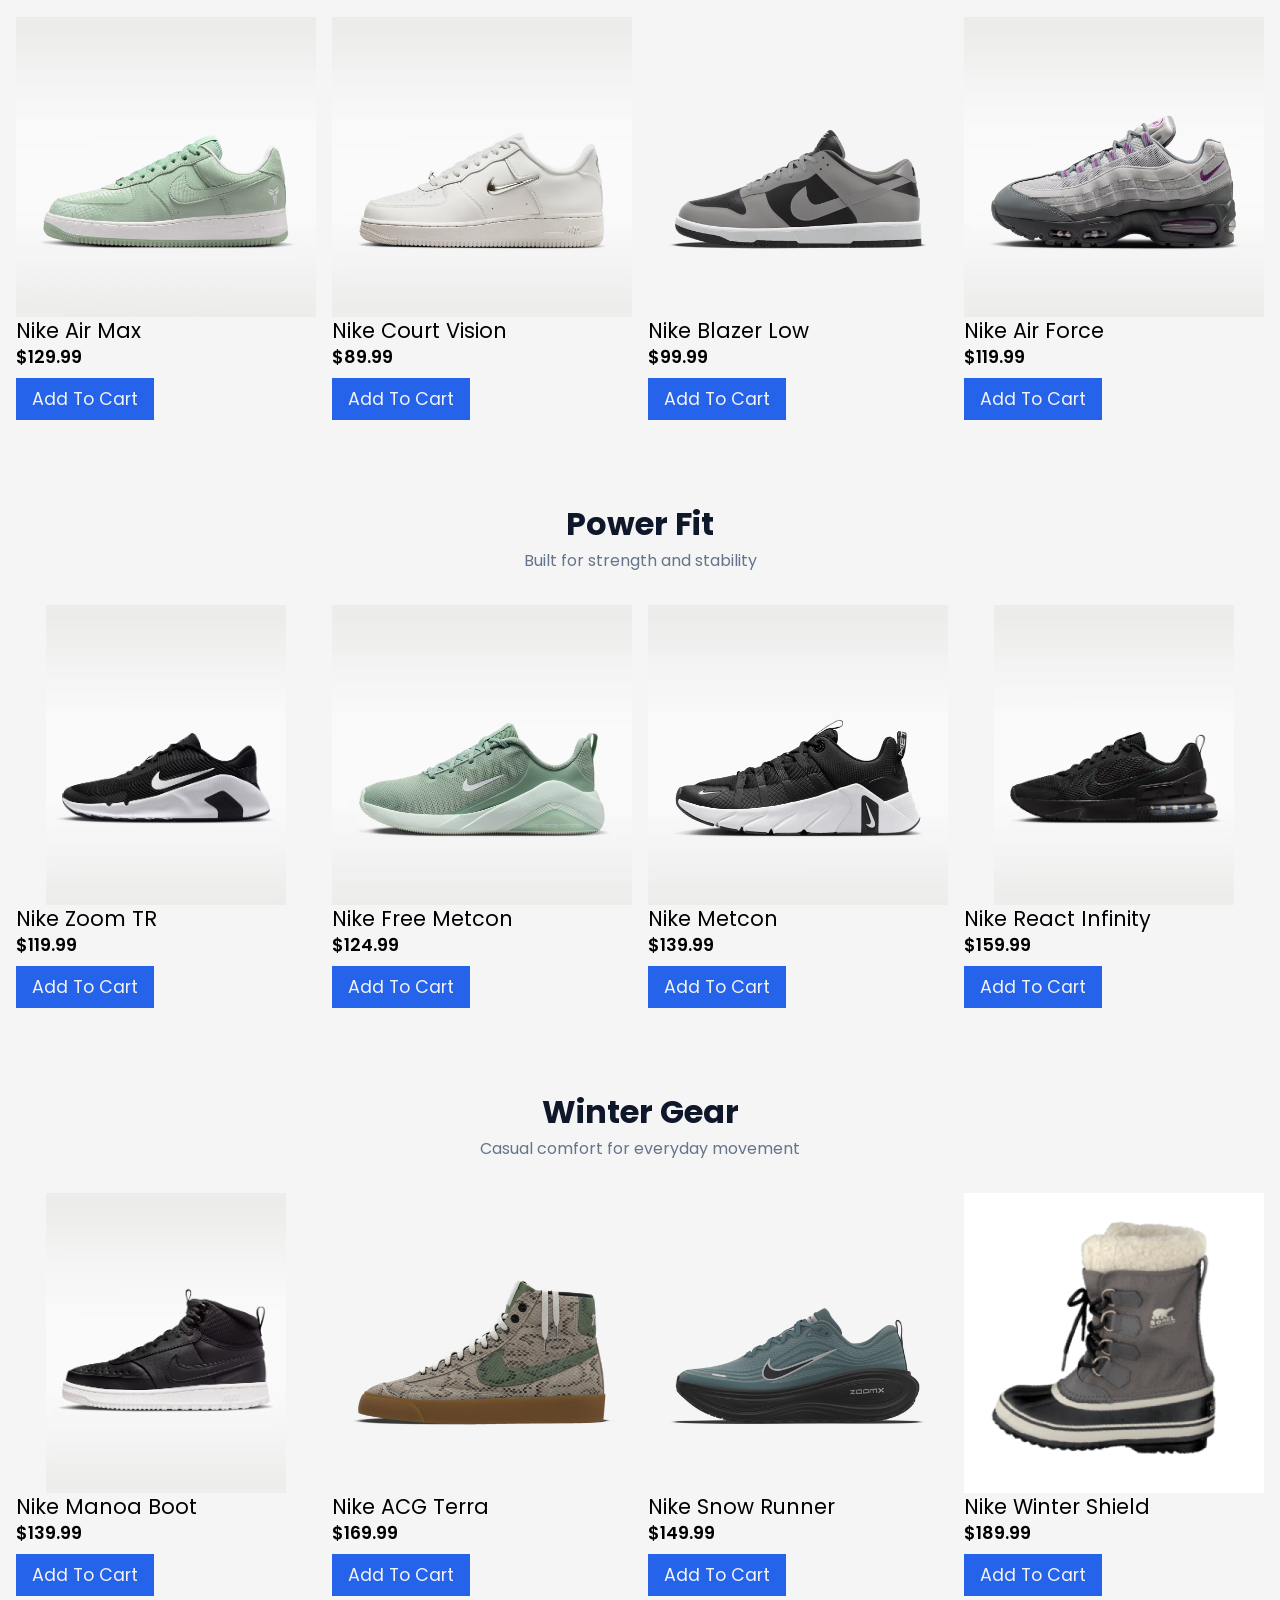
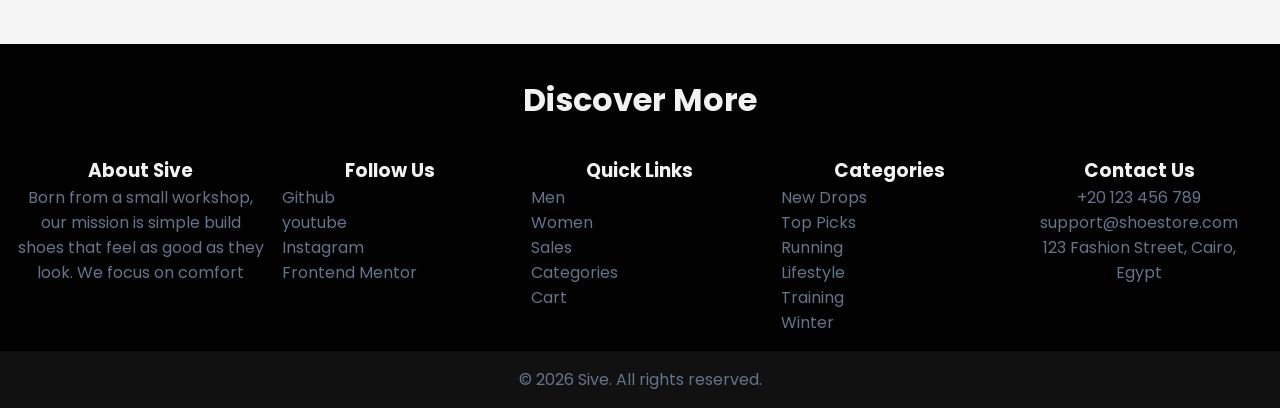
==== commit 8eb6e51e: "Add files via upload fixed broken images" ====
--- a/index.html
+++ b/index.html
@@ -62,7 +62,7 @@
 
           <div class="categories-grid">
             <a href="#latest" class="category-card">
-              <img src="images/casual1.avif" alt="Running Shoes" />
+              <img src="Images/casual1.avif" alt="Running Shoes" />
               <h2>Newest Arrivals</h2>
             </a>
 
@@ -72,7 +72,7 @@
             </a>
 
             <a href="#running" class="category-card">
-              <img src="images/running2.avif" alt="Running Shoes" />
+              <img src="Images/running2.avif" alt="Running Shoes" />
               <h2>Run With Speed</h2>
             </a>
 
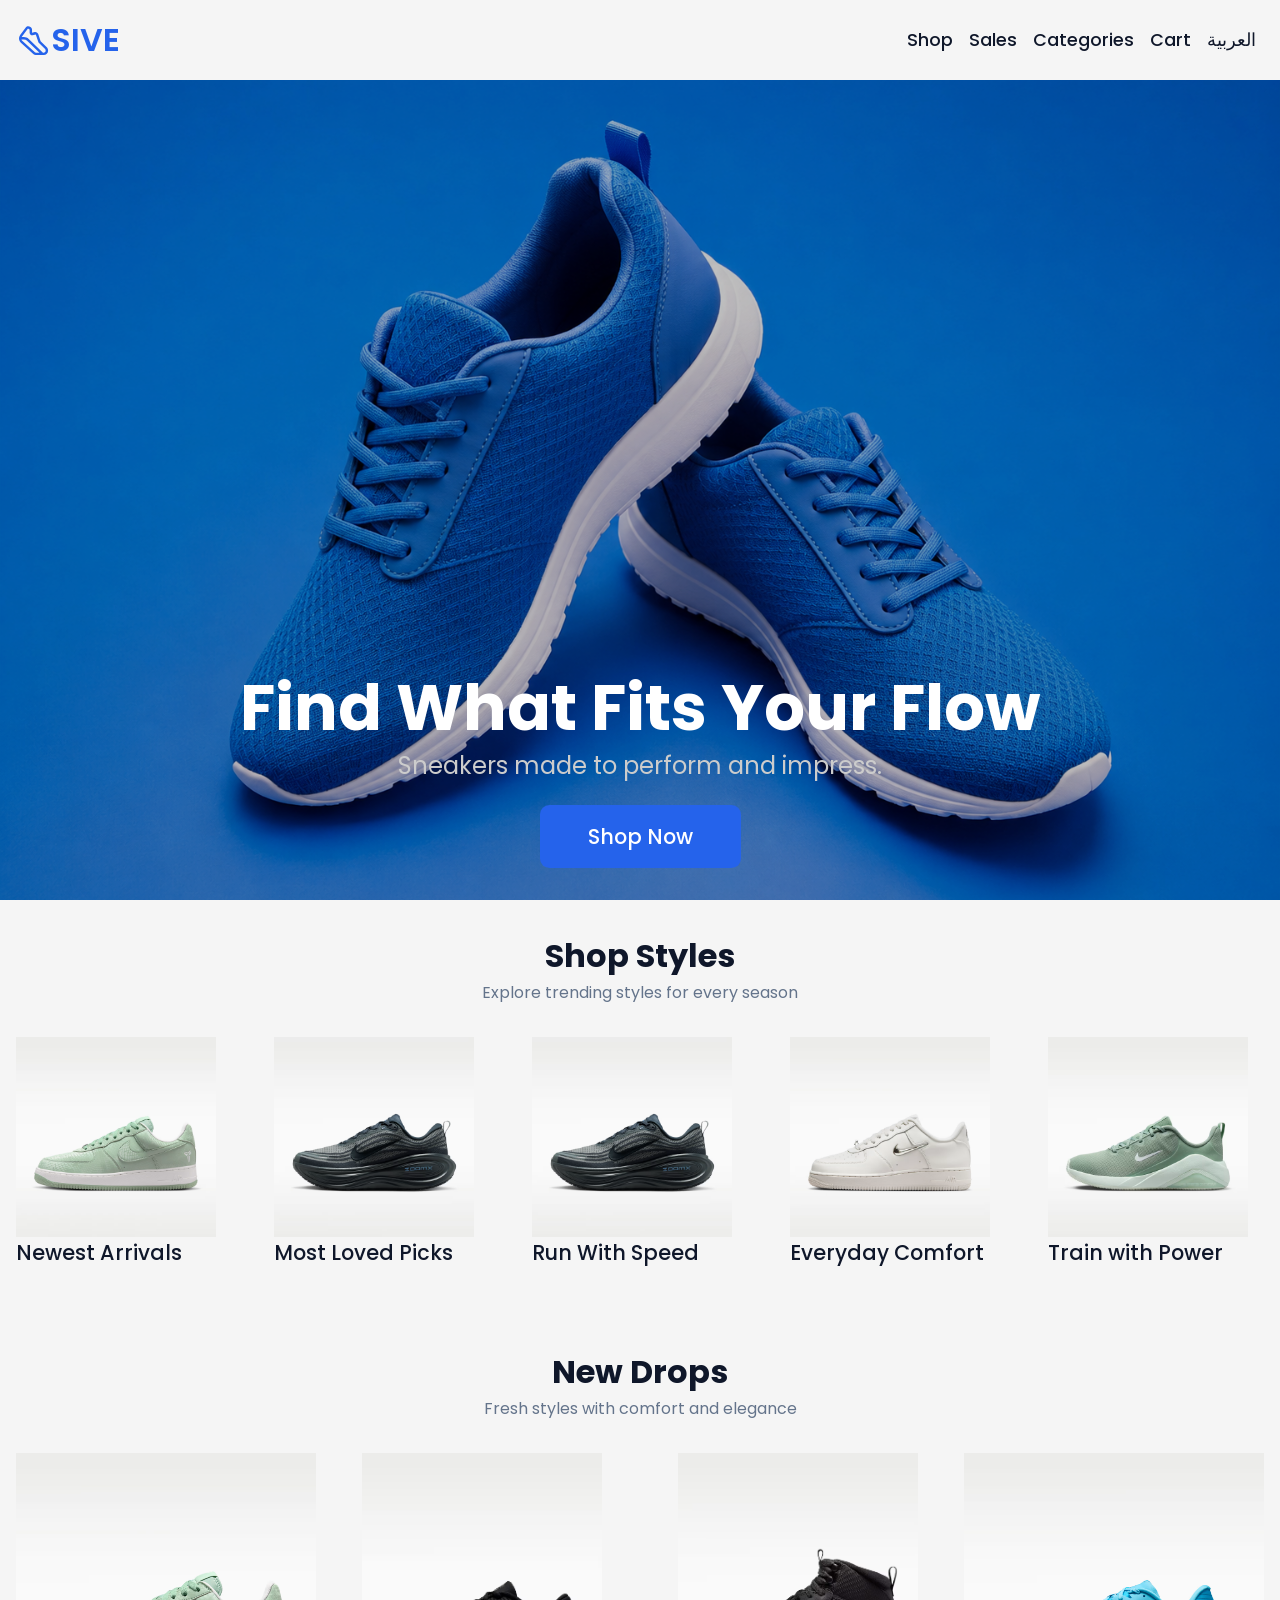
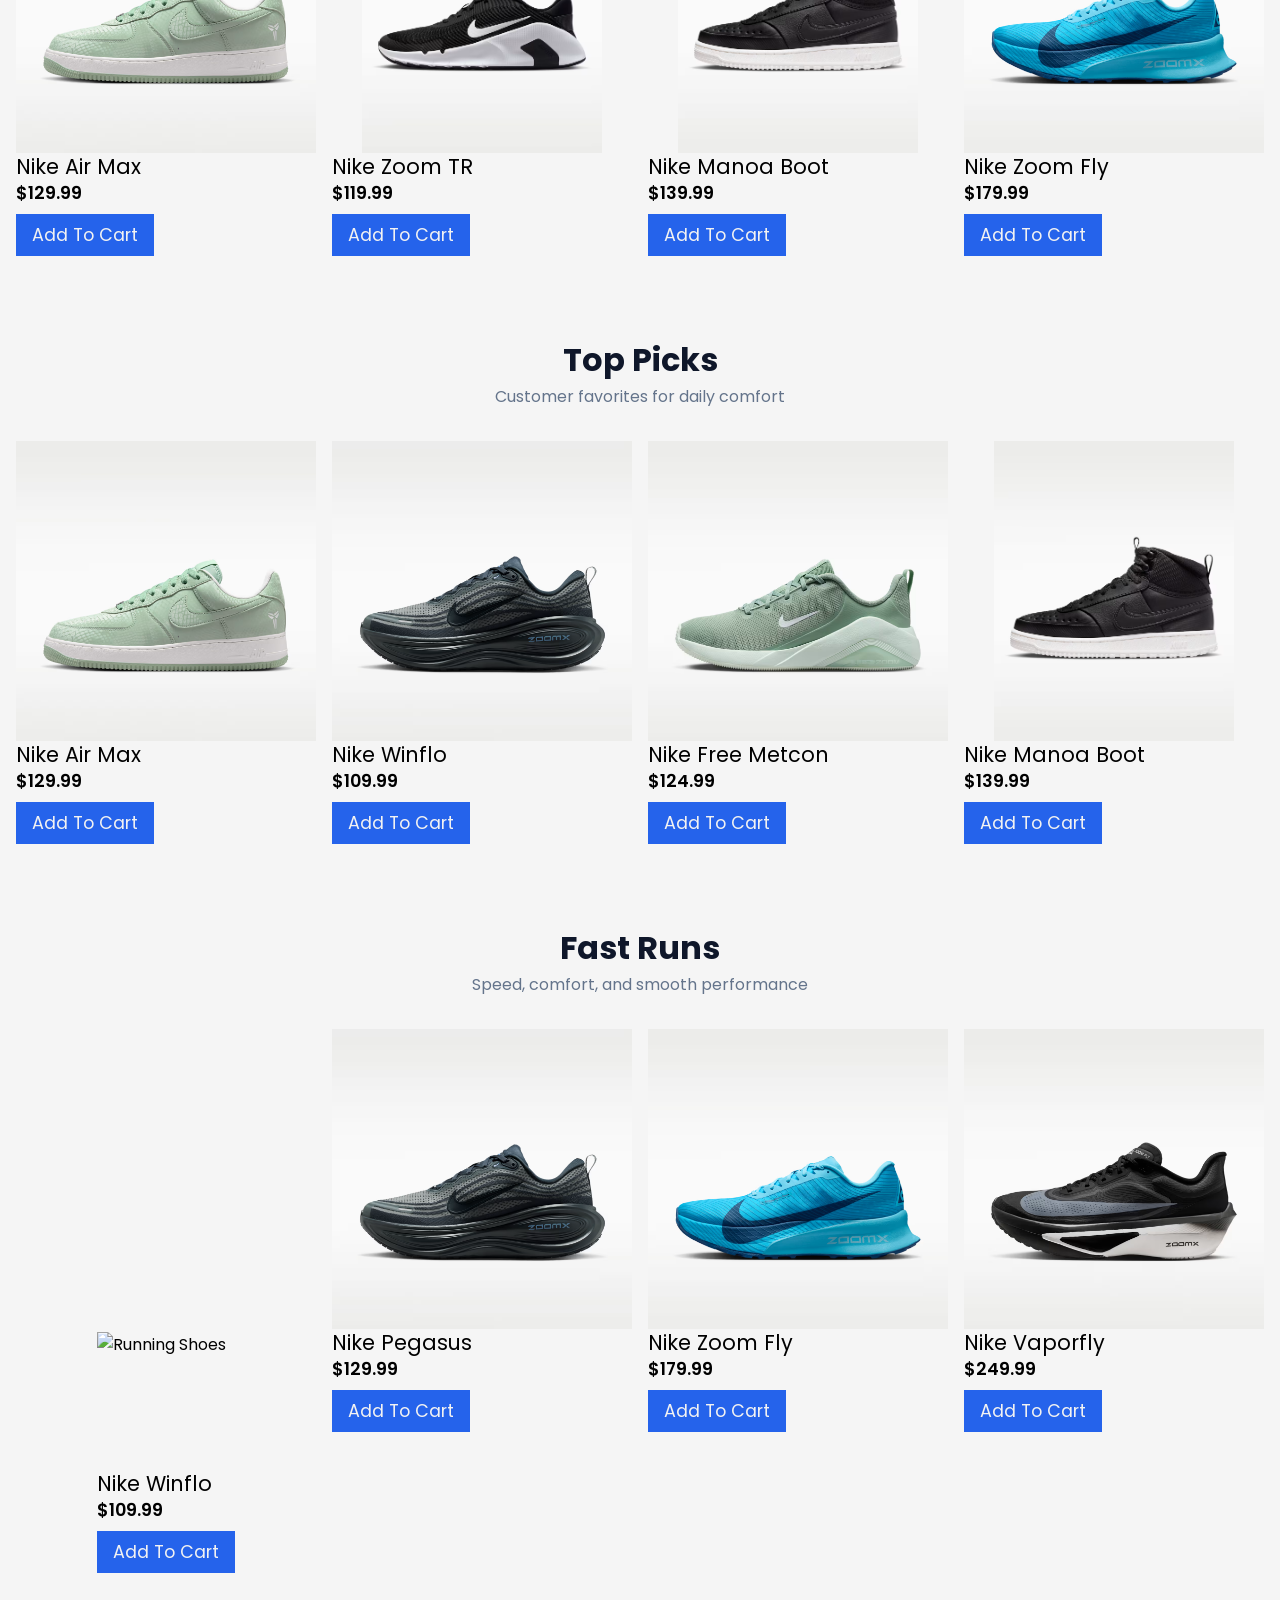
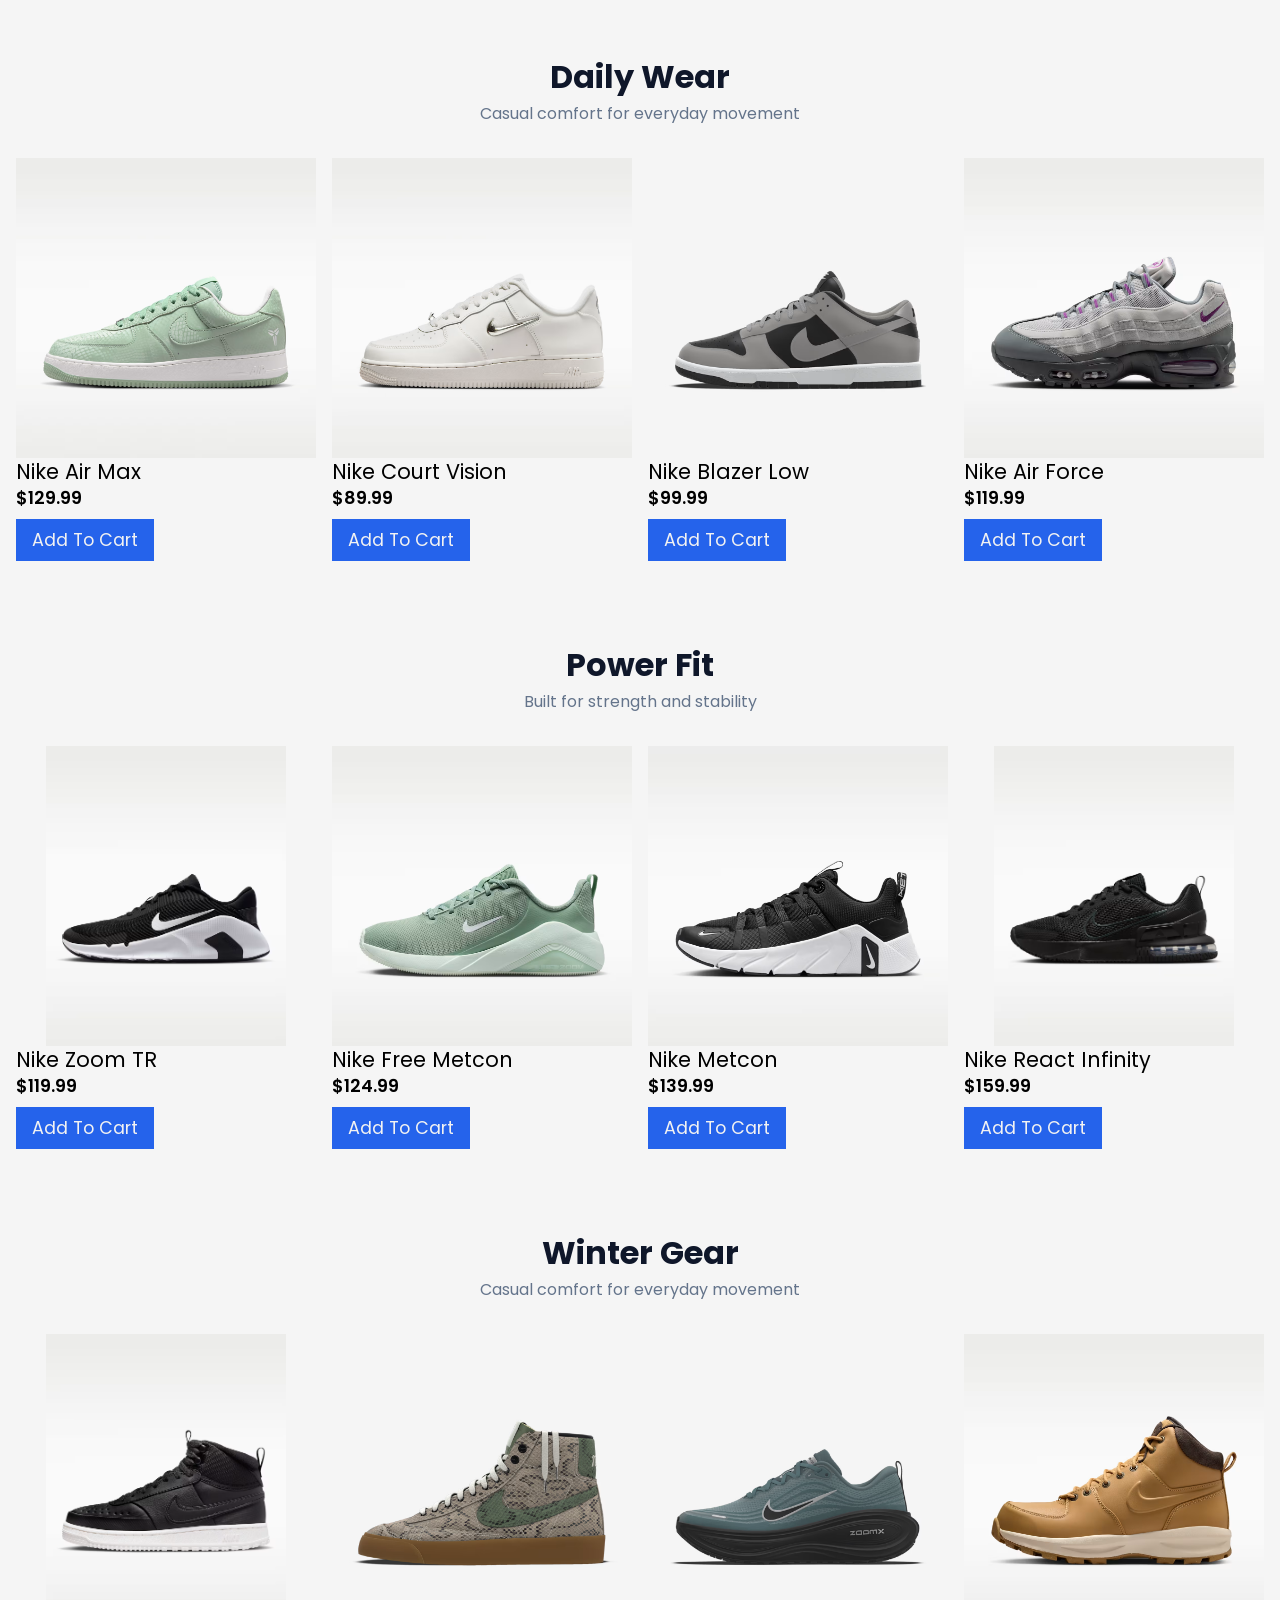
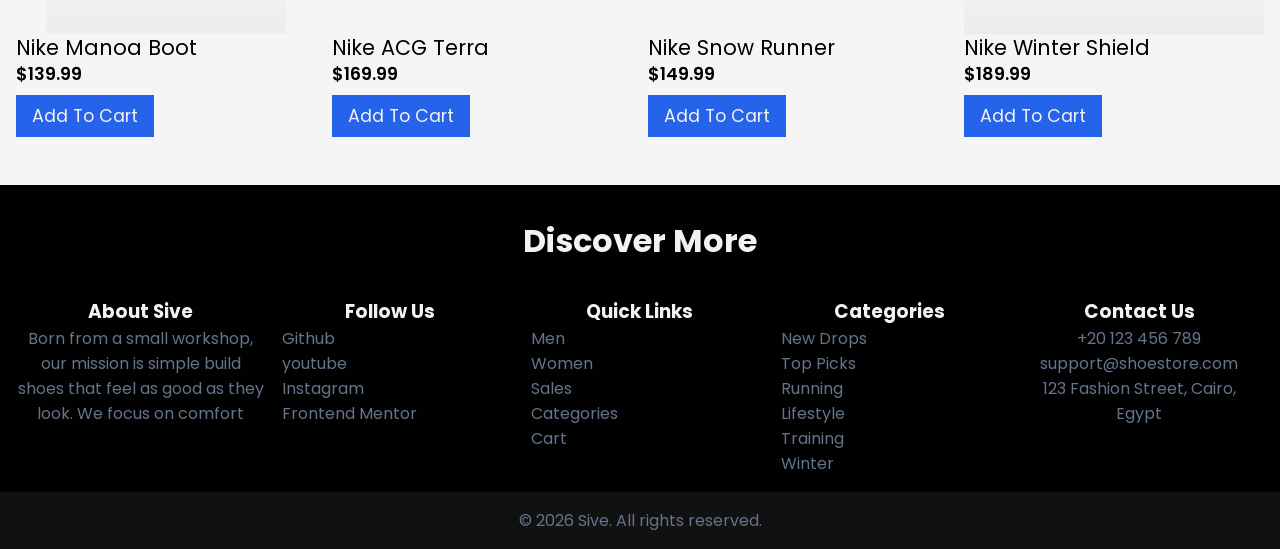
==== commit 8504ee46: "Add files via upload replaced the last image with better image" ====
--- a/index.html
+++ b/index.html
@@ -326,7 +326,7 @@
             </div>
 
             <div class="product-card">
-              <img src="Images/categories6.png" alt="Winter Shoes" />
+              <img src="Images/winter4.avif" alt="Winter Shoes" />
               <h3>Nike Winter Shield</h3>
 
               <p class="product-price">$189.99</p>
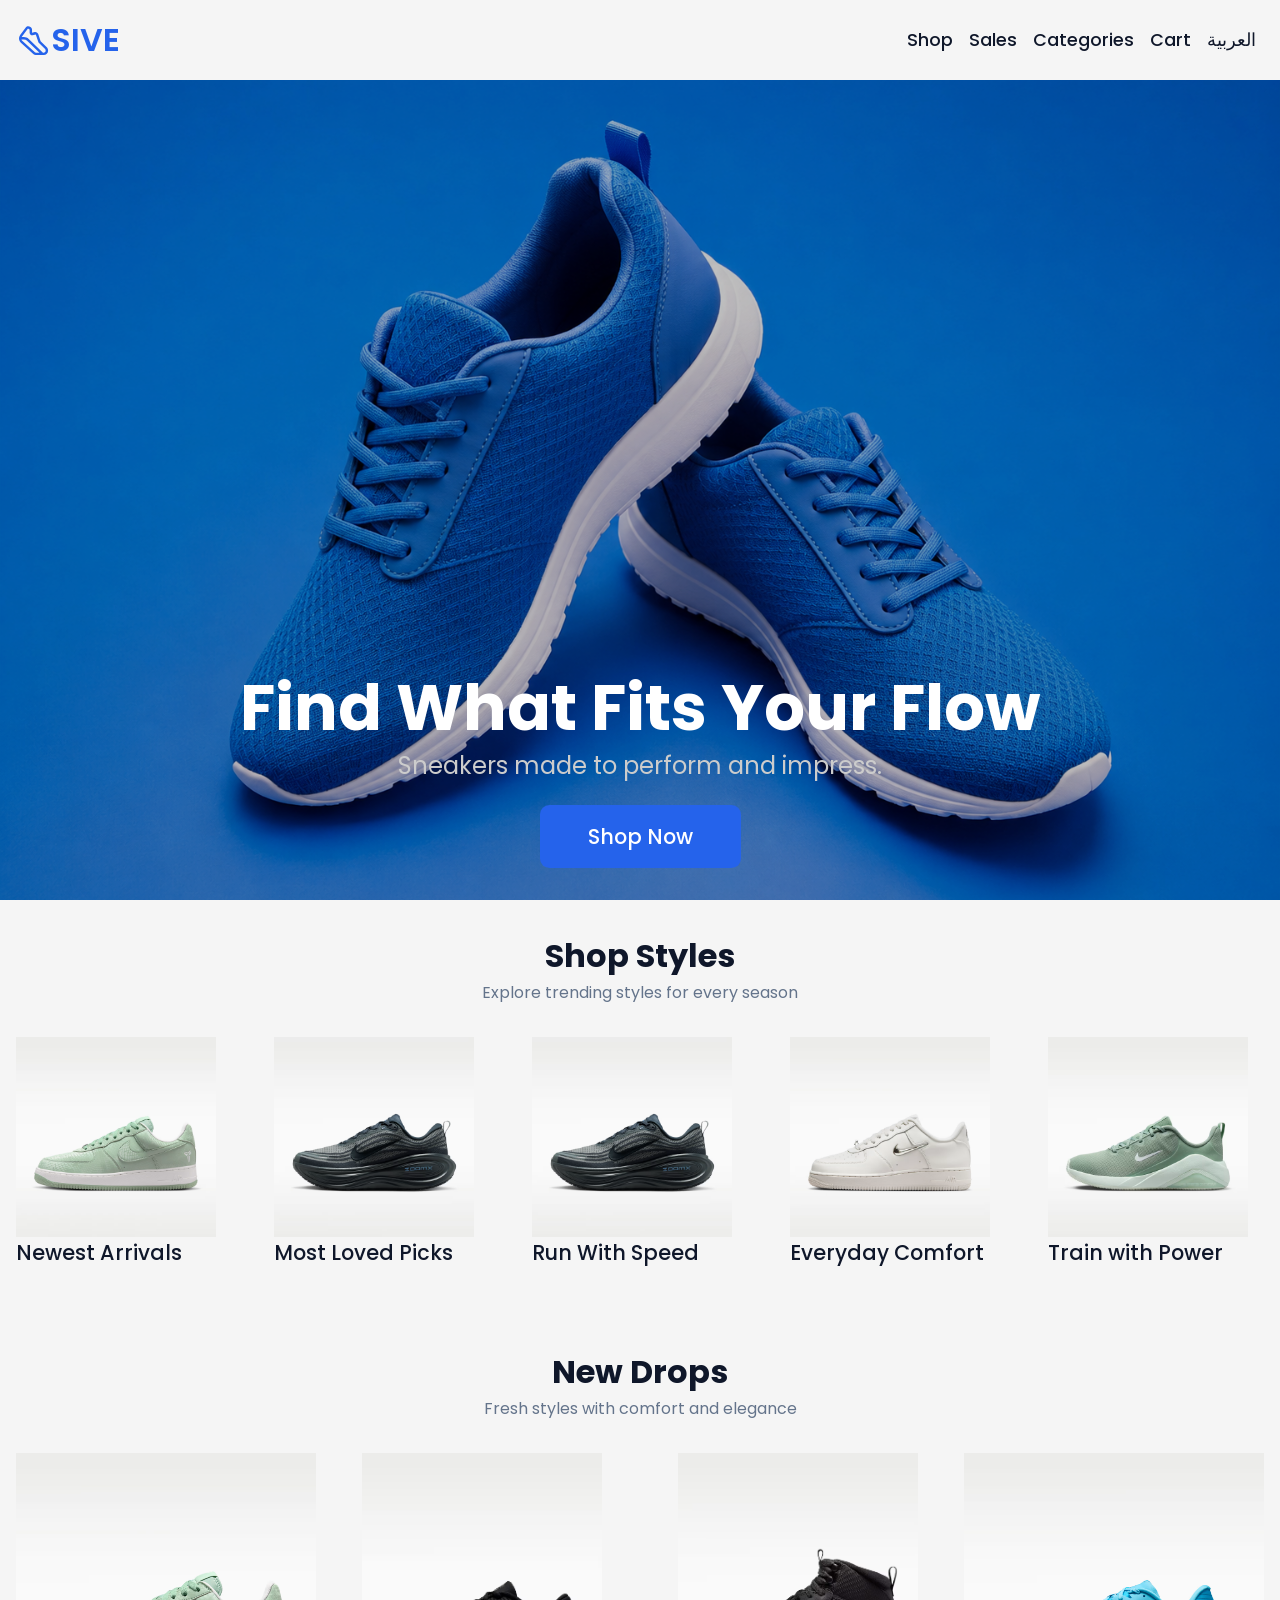
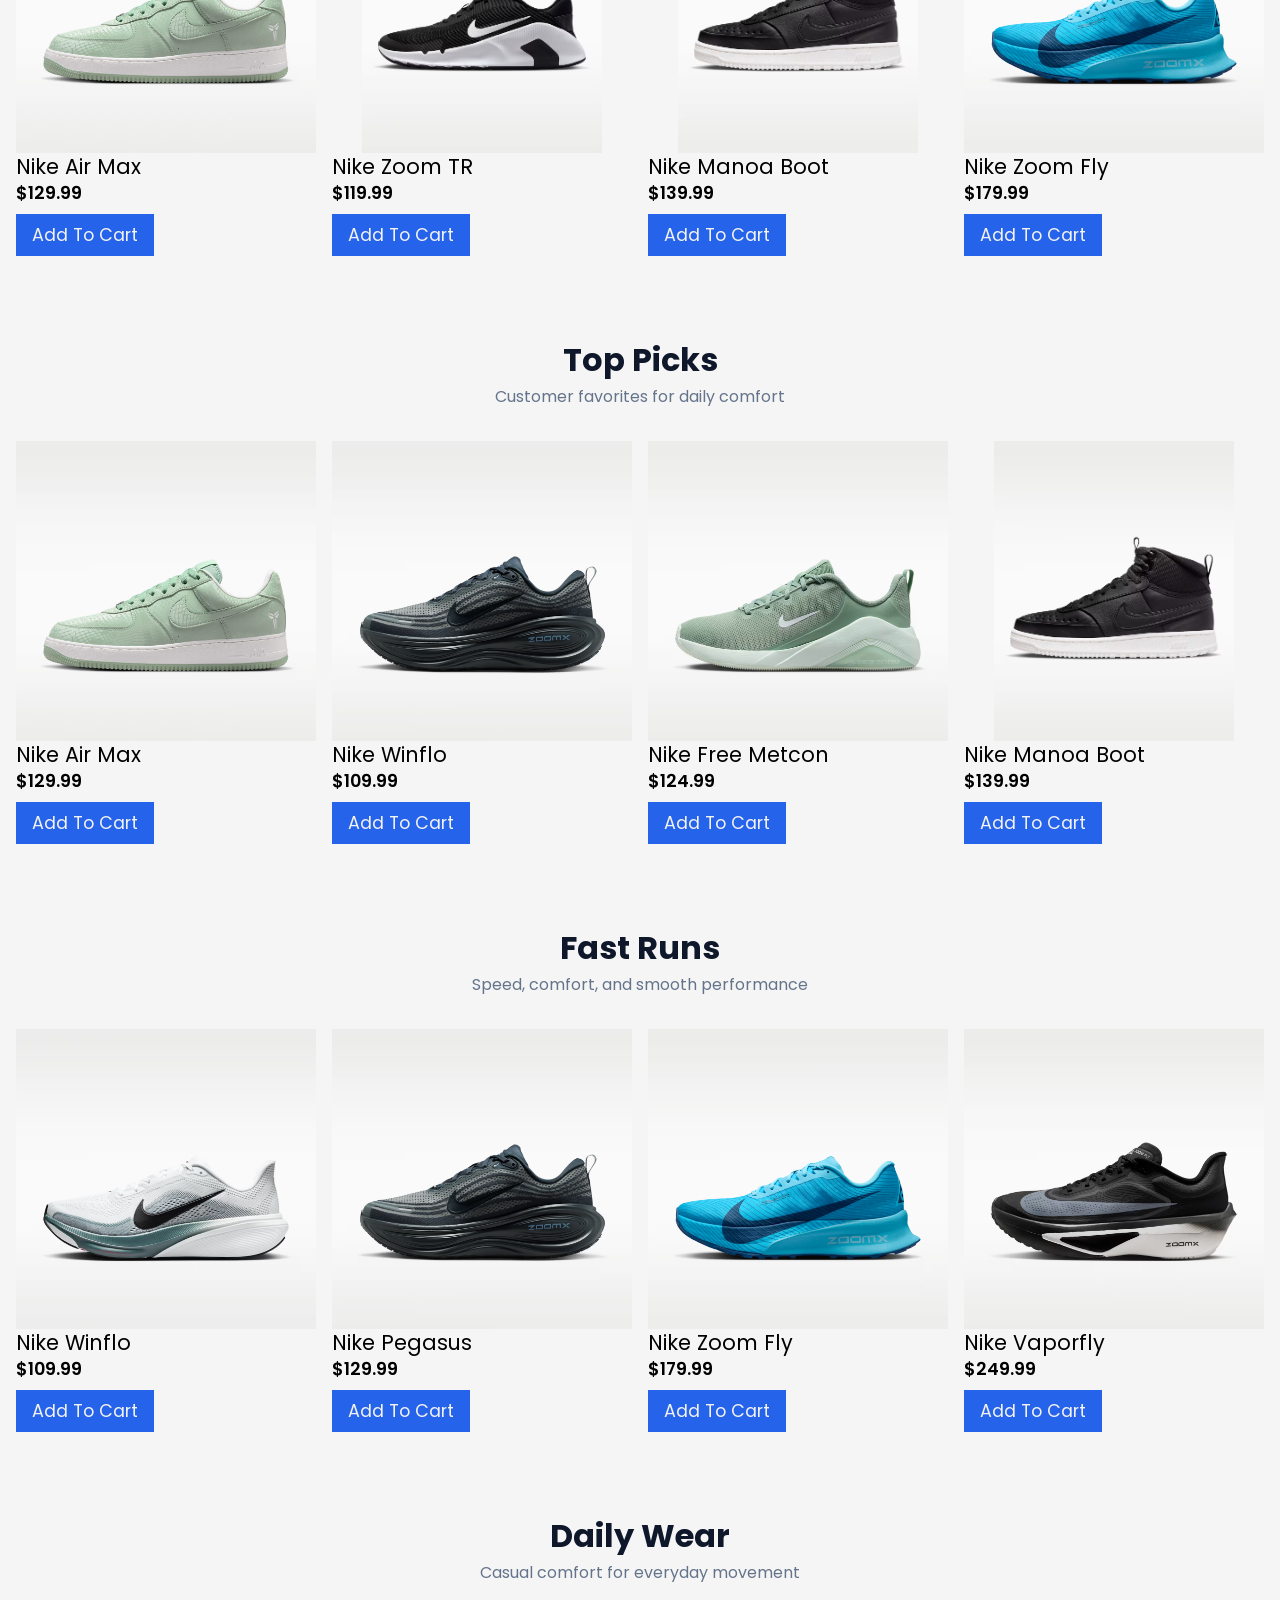
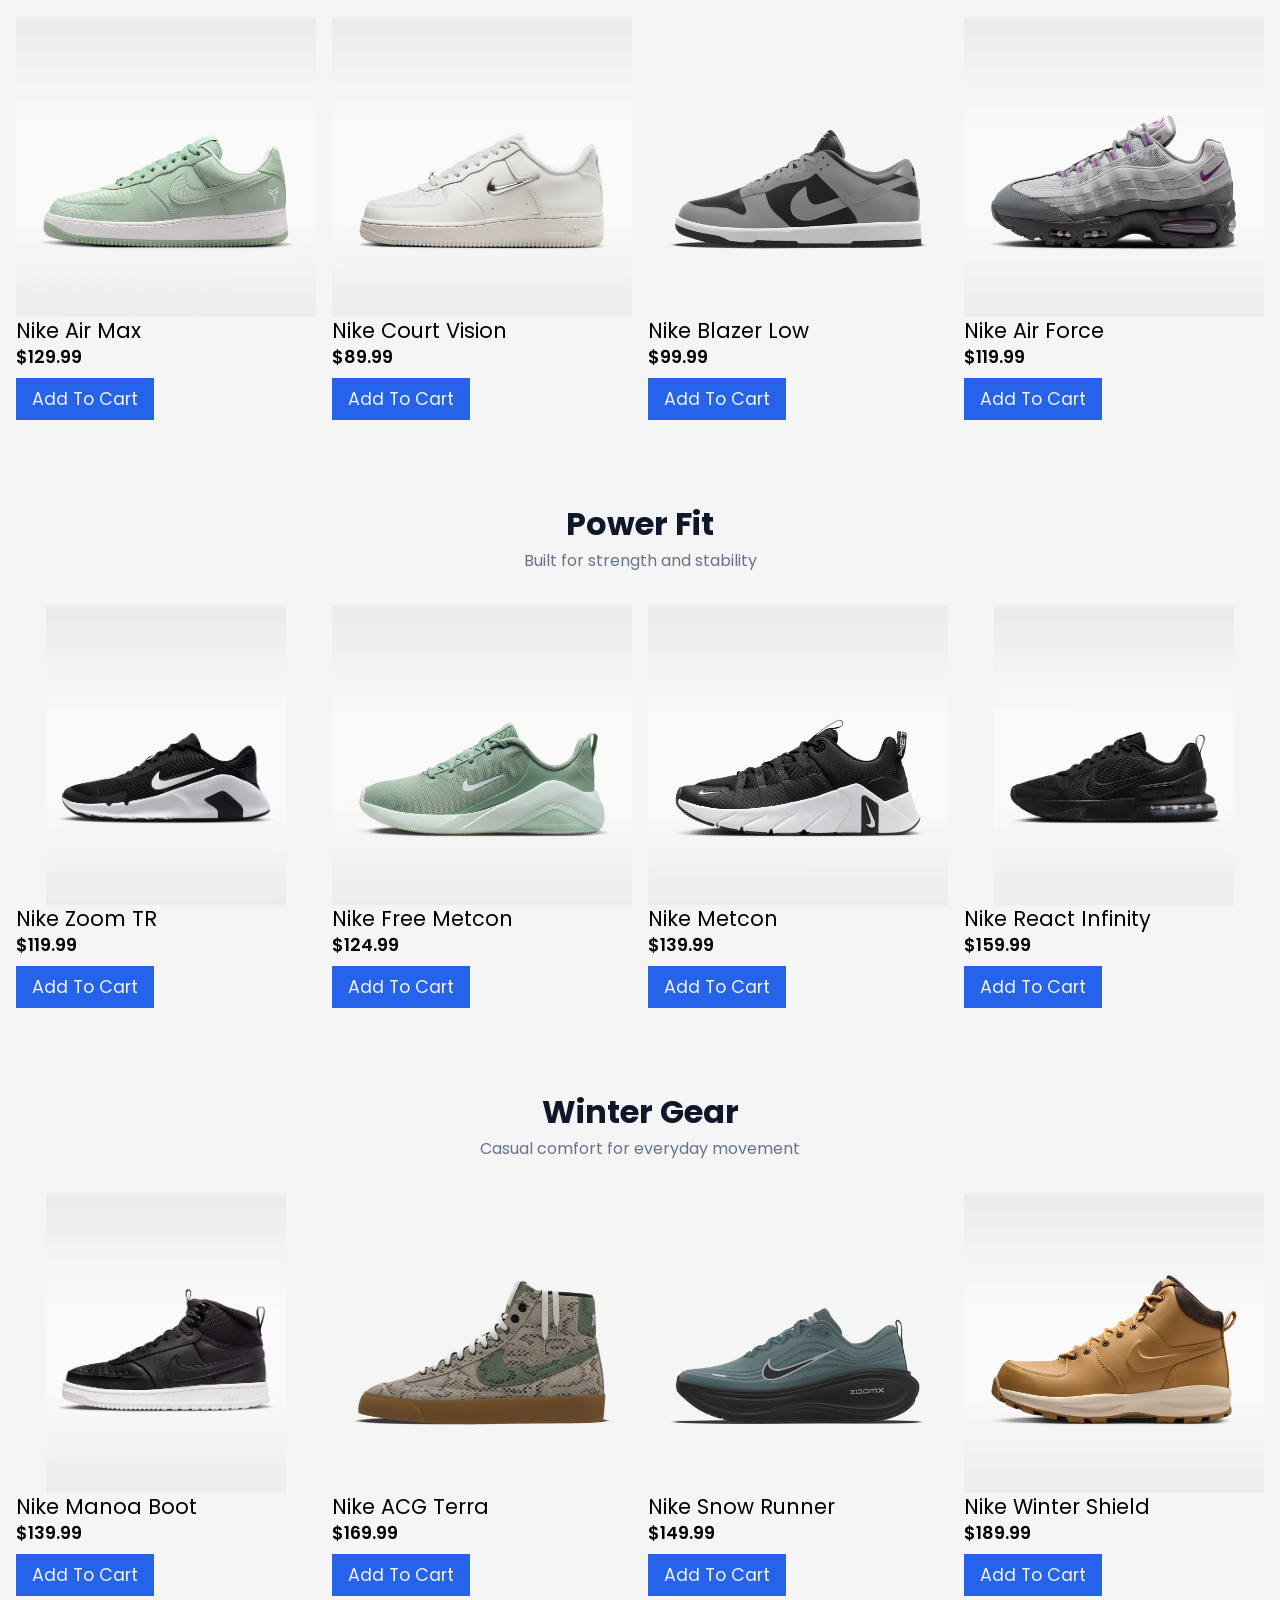
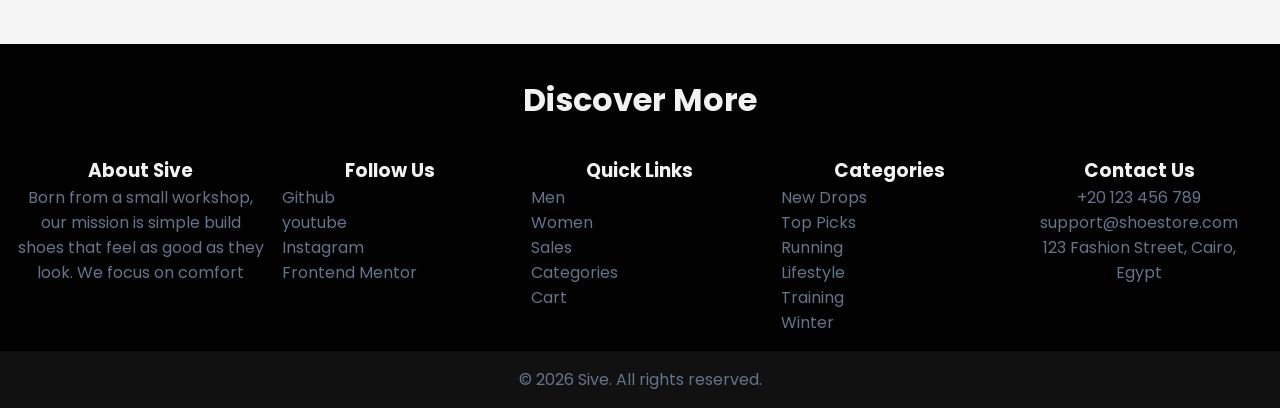
==== commit d36050fb: "Add files via upload fixed broken images" ====
--- a/index.html
+++ b/index.html
@@ -183,7 +183,7 @@
 
           <div class="products-grid">
             <div class="product-card">
-              <img src="Images/running.avif" alt="Running Shoes" />
+              <img src="Images/running1.avif" alt="Running Shoes" />
               <h3>Nike Winflo</h3>
 
               <p class="product-price">$109.99</p>
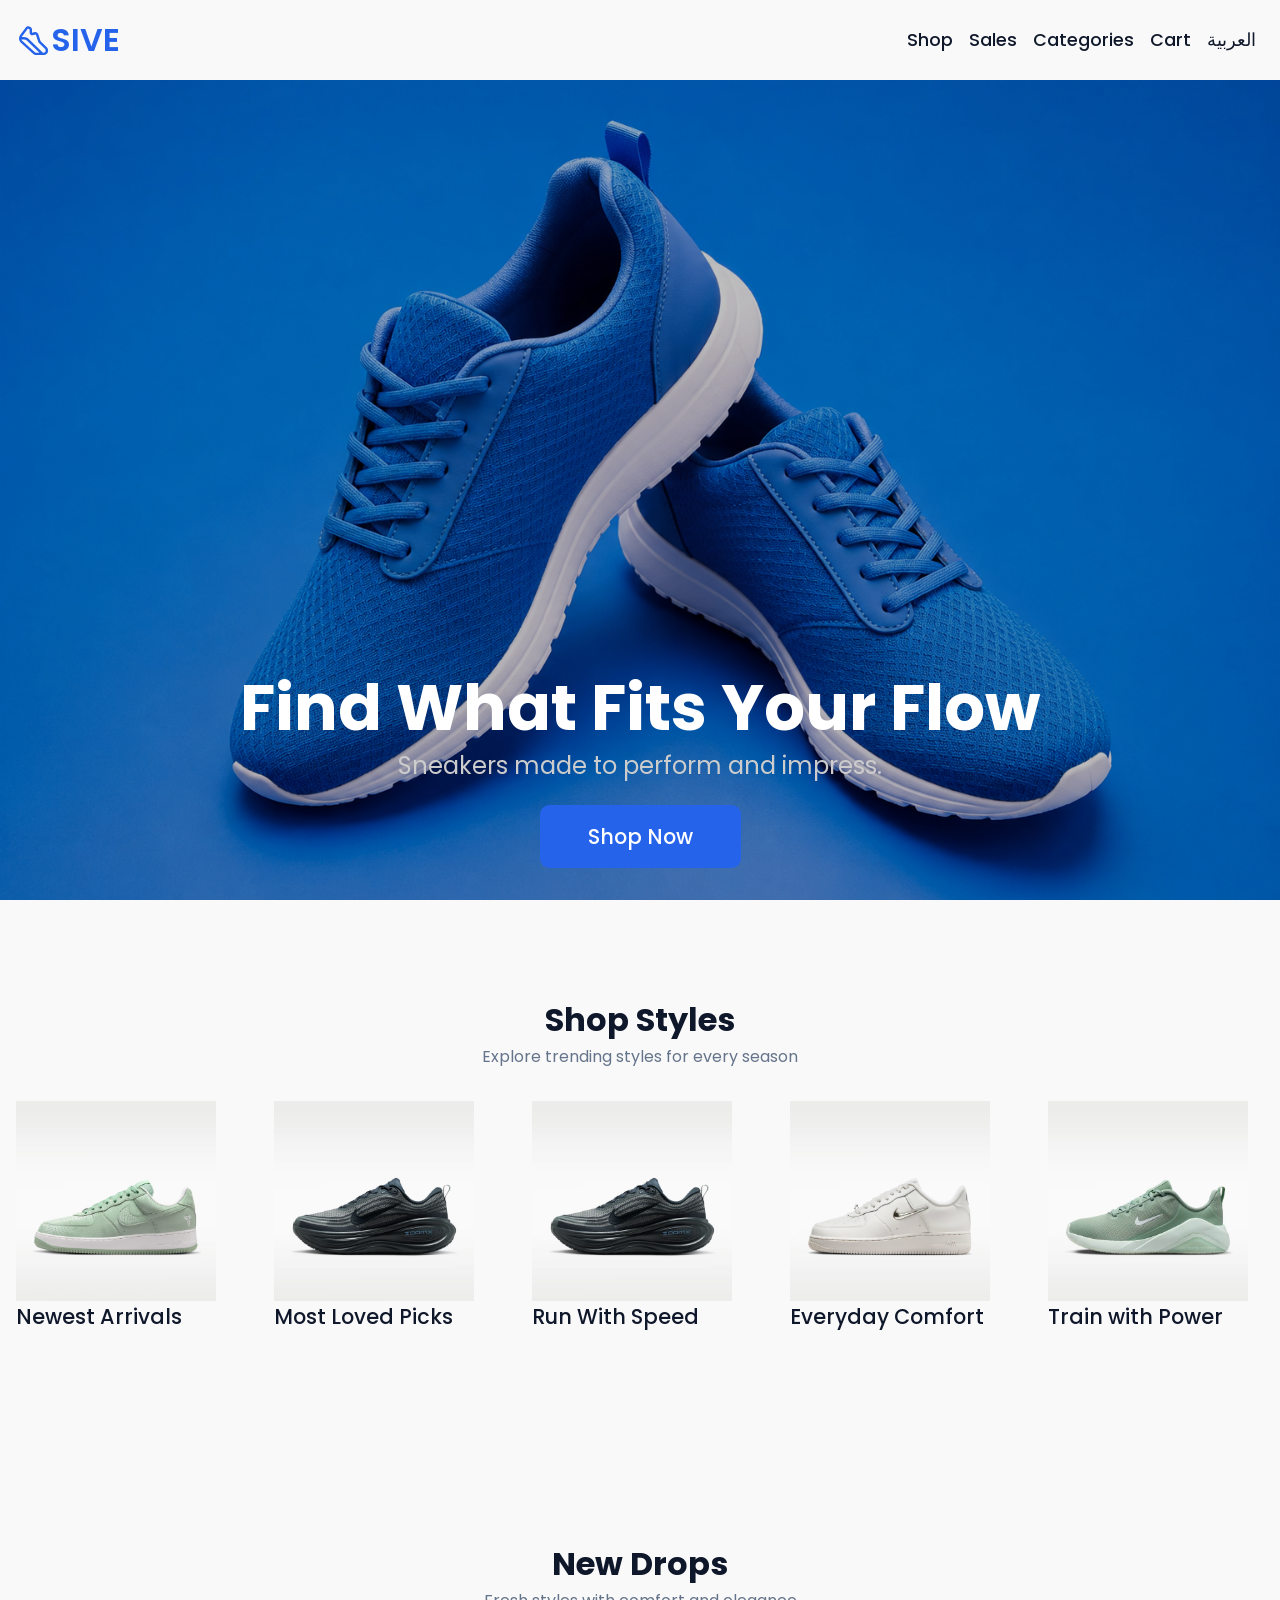
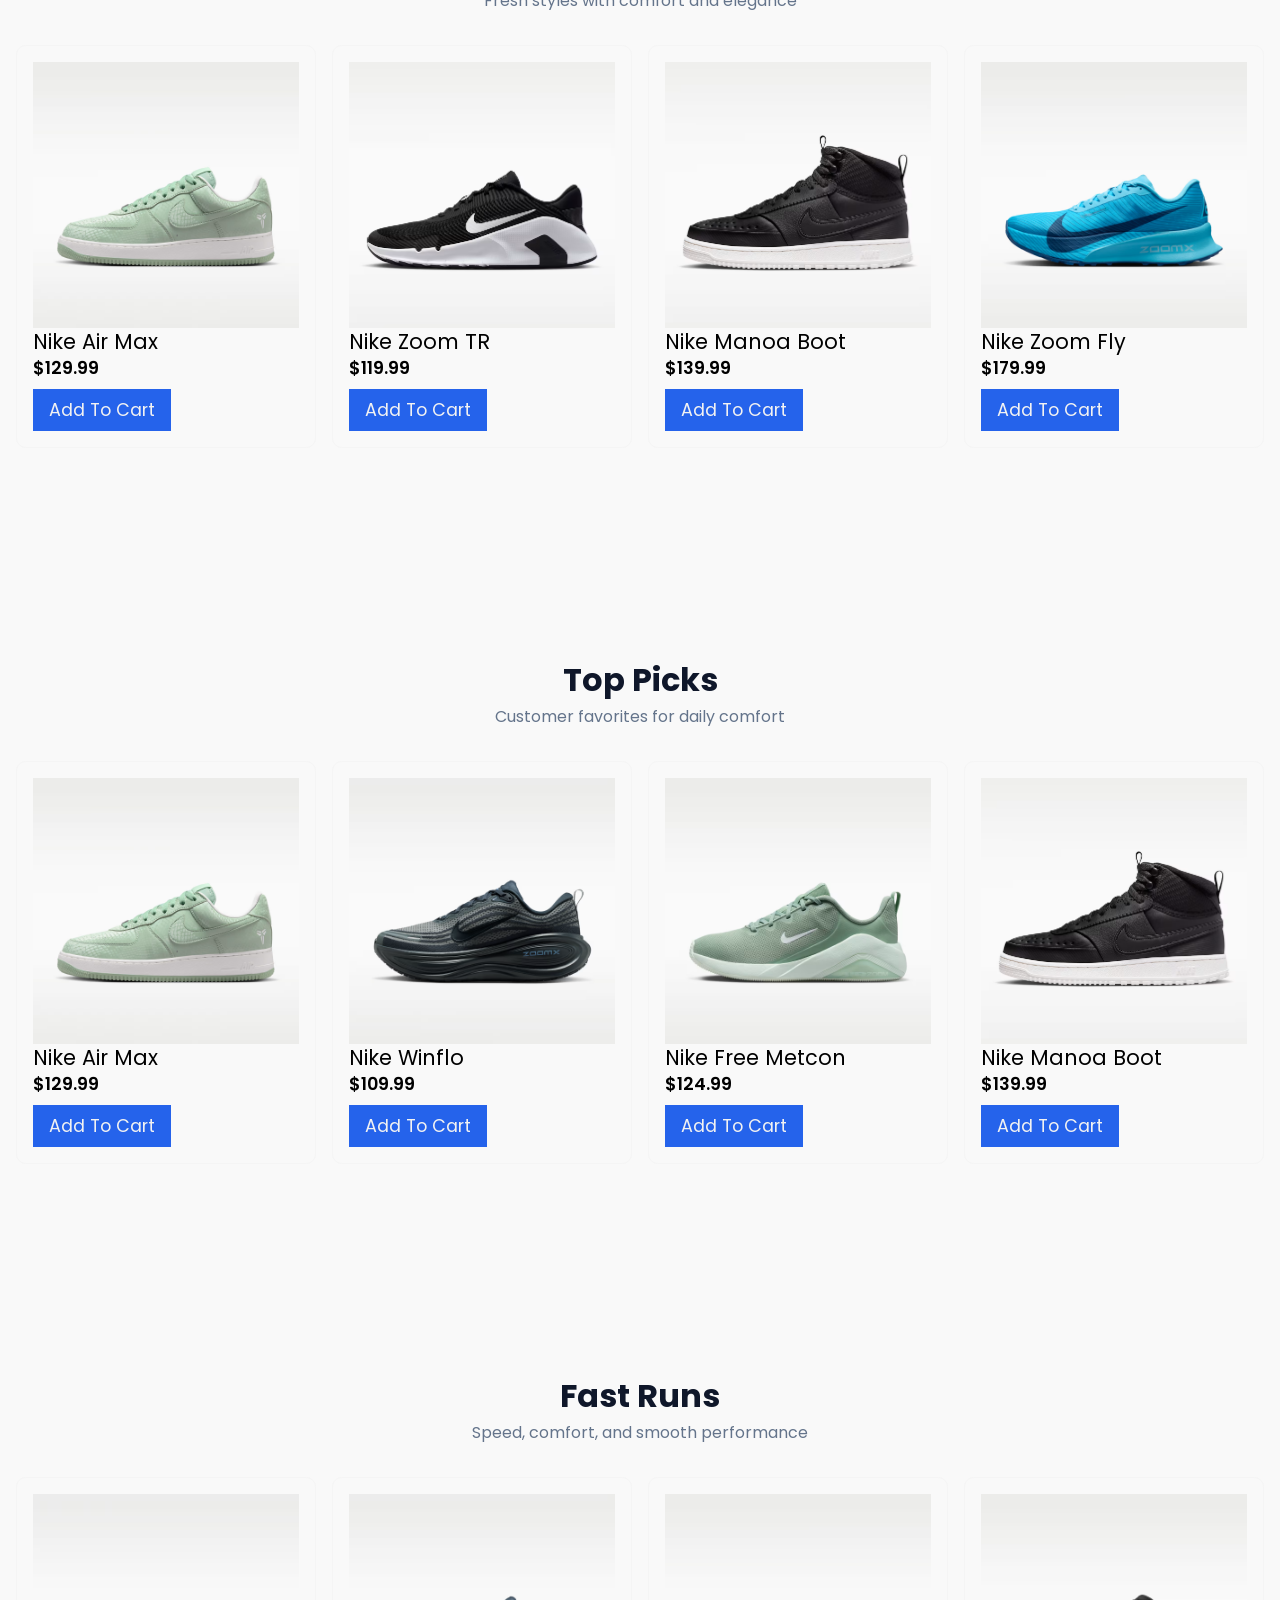
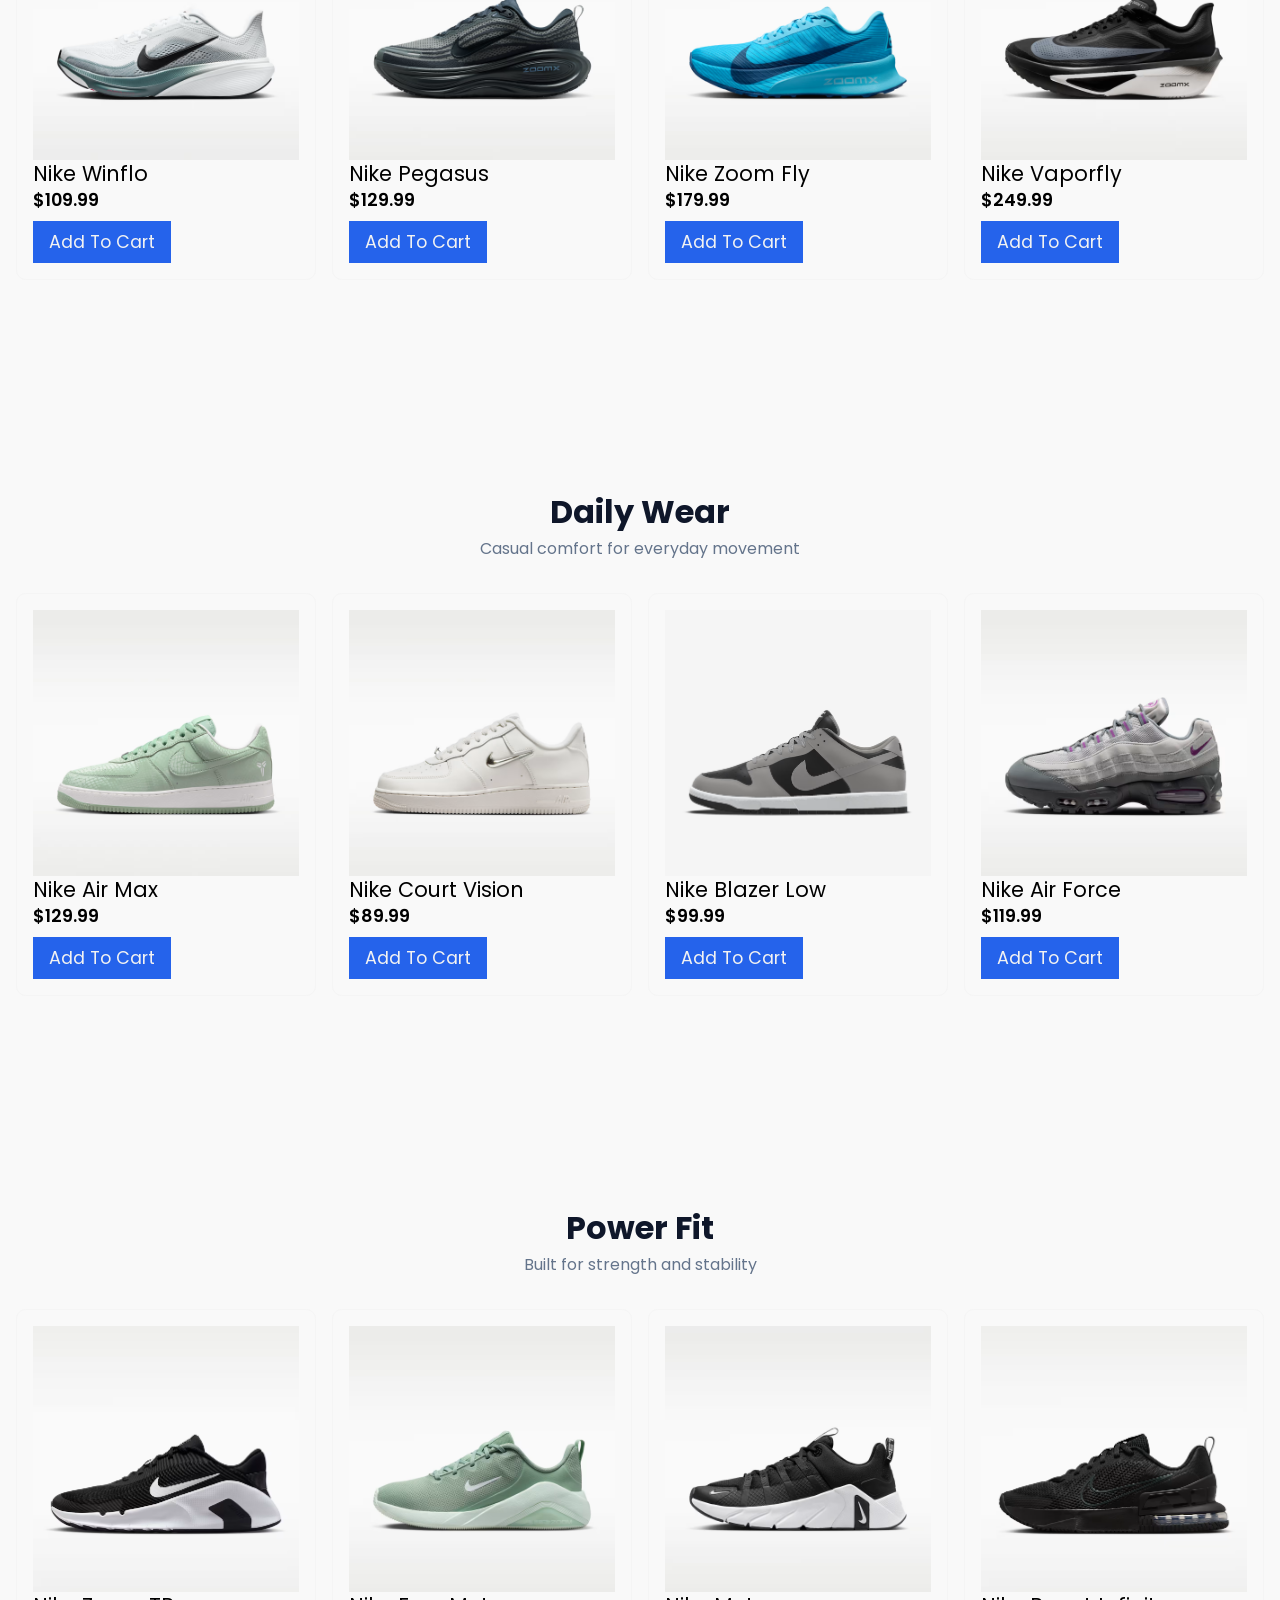
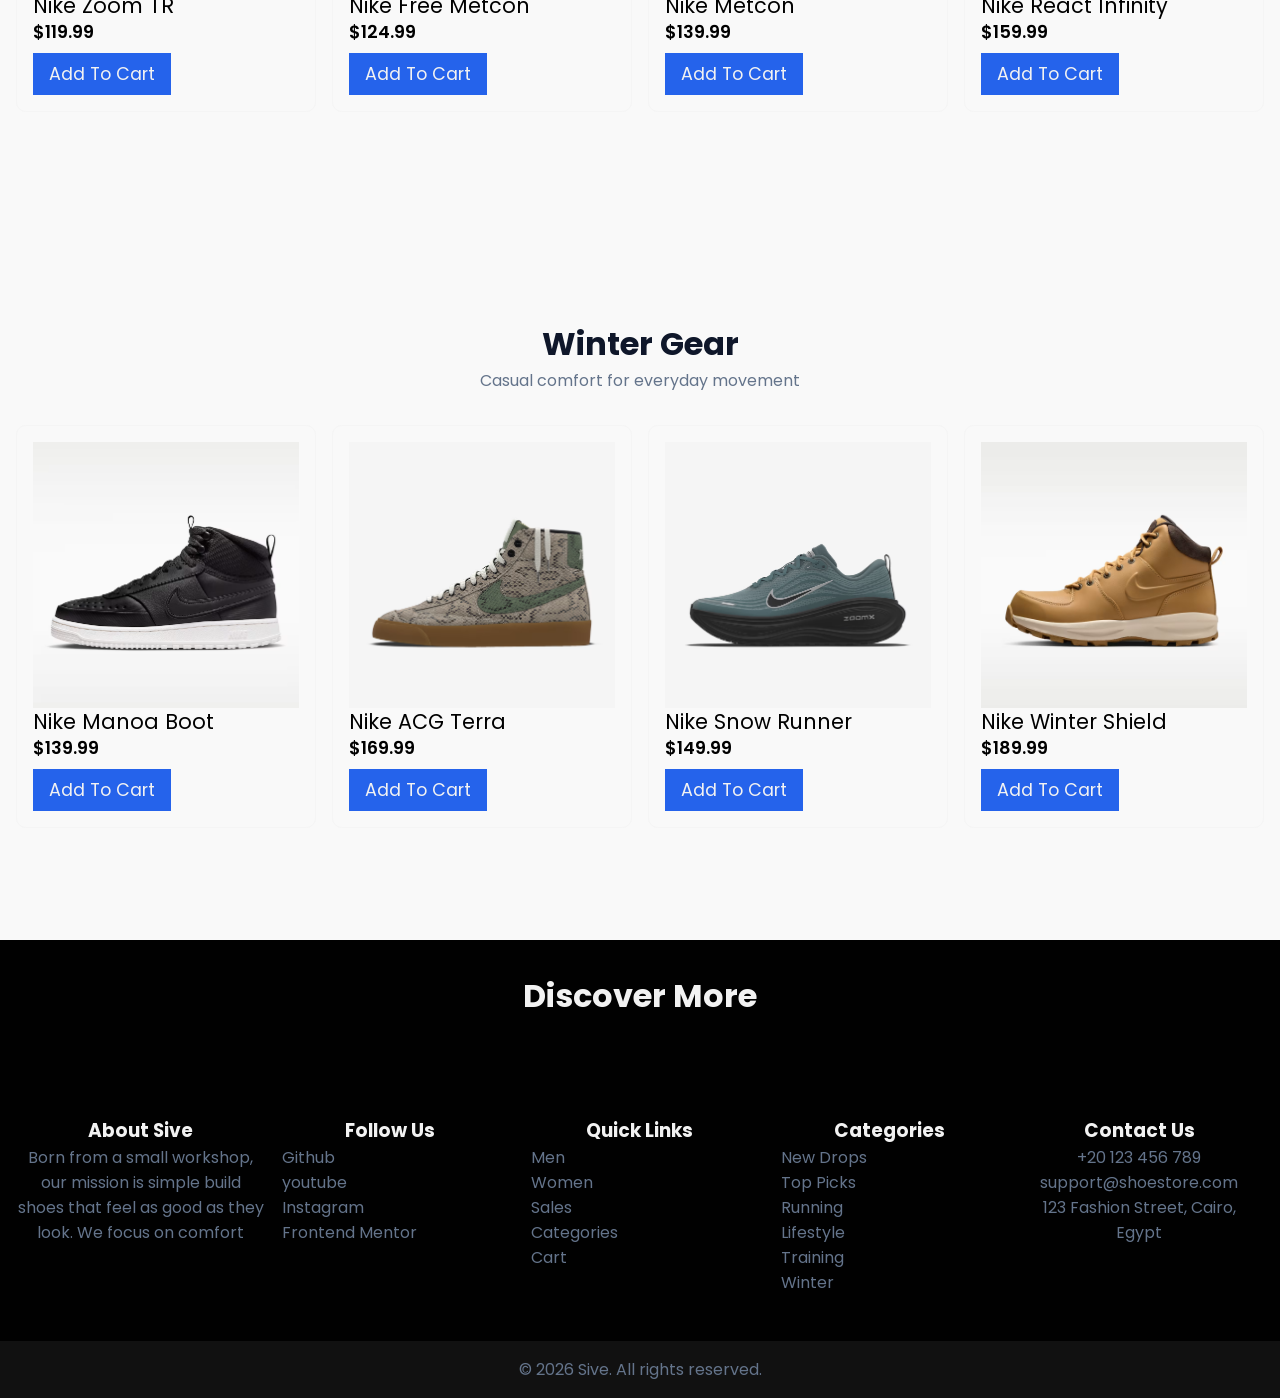
==== commit d734b7ee: "Add files via upload improved styling" ====
--- a/index.html
+++ b/index.html
@@ -29,6 +29,7 @@
           </svg>
           <a href="#" class="brand-name" id="logo">Sive</a>
         </div>
+            
         <input type="checkbox" id="menu-toggle" />
         <label for="menu-toggle" class="menu-btn">
           <span></span>
@@ -37,9 +38,9 @@
         </label>
 
         <ul class="nav">
-          <li><a href="#">Shop</a></li>
+          <li><a href="#toprated">Shop</a></li>
           <li><a href="#">Sales</a></li>
-          <li><a href="#">Categories</a></li>
+          <li><a href="#categories">Categories</a></li>
           <li><a href="#">Cart</a></li>
           <li><a href="arabic.html">العربية</a></li>
         </ul>
@@ -55,7 +56,7 @@
     </div>
 
     <main>
-      <section class="categories">
+      <section id="categories" class="categories">
         <div class="container">
           <h2 class="section-title" id="categories">Shop Styles</h2>
           <p class="section-desc">Explore trending styles for every season</p>
@@ -368,7 +369,7 @@
             <li><a href="#">Men</a></li>
             <li><a href="#">Women</a></li>
             <li><a href="#">Sales</a></li>
-            <li><a href="#">Categories</a></li>
+            <li><a href="#categories">Categories</a></li>
             <li><a href="#">Cart</a></li>
           </ul>
         </div>
@@ -380,7 +381,7 @@
             <li><a href="#running">Running</a></li>
             <li><a href="#casual">Lifestyle</a></li>
             <li><a href="#training">Training</a></li>
-            <li><a href="#Winter">Winter</a></li>
+            <li><a href="#winter">Winter</a></li>
           </ul>
         </div>
         <div class="links-container">
@@ -394,5 +395,6 @@
       </div>
       <p class="copyright">© 2026 Sive. All rights reserved.</p>
     </footer>
+
   </body>
 </html>
--- a/style.css
+++ b/style.css
@@ -3,13 +3,14 @@
   --primary: #2563eb;
   --primary-light: #60a5fa;
   --primary-dark: #1e40af;
-  --bg: #f5f5f5;
-  --card: #ffffff;
+  --bg: #f9f9f9;
+  --card: #fff;
   --text: #0f172a;
   --text-muted: #64748b;
   --light-text: hsl(0, 0%, 95%);
   --border: #e2e8f0;
   --shadow: 0 10px 25px rgba(37, 99, 235, 0.08);
+  --main-section-padding: 6rem;
   --space-xl: 3rem;
   --section-space: 2rem;
   --card-space: 1rem;
@@ -31,6 +32,9 @@
   padding: 0;
   box-sizing: border-box;
 }
+html {
+  scroll-behavior: smooth;
+}
 body {
   font-family: "poppins", "Segoe UI", Tahoma, Geneva, Verdana, sans-serif;
   background-color: var(--bg);
@@ -160,7 +164,7 @@
 .about,
 .contact,
 footer {
-  padding: var(--section-space) 0;
+  padding: var(--main-section-padding) 0;
 }
 .section-desc {
   color: var(--text-muted);
@@ -188,10 +192,20 @@
   align-items: baseline;
   gap: var(--card-space);
 }
+.product-card {
+  padding: var(--card-space);
+  border-radius: var(--radius-sm);
+  border: 1px solid #f5f5f5;
+}
+
+.product-card:hover {
+  cursor: pointer;
+}
 
 .product-card img {
-  object-fit: contain;
+  object-fit: cover;
   aspect-ratio: 1/1;
+  transition: 0.3s;
 }
 
 .product-card button {
@@ -208,6 +222,8 @@
   font-weight: var(--fw-sm);
   font-size: var(--fs-sm);
   line-height: 1.3;
+  position: relative;
+  z-index: 20;
 }
 .product-price {
   font-weight: var(--fw-lg);
@@ -279,7 +295,7 @@
 #menu-toggle:checked ~ .menu-btn :nth-child(3) {
   transform: translate(0, -10px) rotate(-45deg);
 }
-@media (max-width: 768px) {
+@media (max-width: 1000px) {
   .menu-btn {
     display: flex;
   }
@@ -316,10 +332,32 @@
     align-items: center;
   }
   h1 {
-    font-size: 2.5rem;
+    font-size: 3rem;
   }
   .hero p {
     font-size: 1.1rem;
+  }
+
+  .latest,
+  .categories,
+  .top-rated,
+  .running,
+  .casual,
+  .training,
+  .winter,
+  .about,
+  .contact {
+    padding: var(--section-space) 0;
+  }
+  .products-grid {
+    display: flex;
+    align-items: flex-start;
+    justify-content: space-between;
+    overflow-x: scroll;
+    scrollbar-width: none;
+  }
+  .product-card {
+    min-width: 250px;
   }
 }
 @media (max-width: 400px) {
